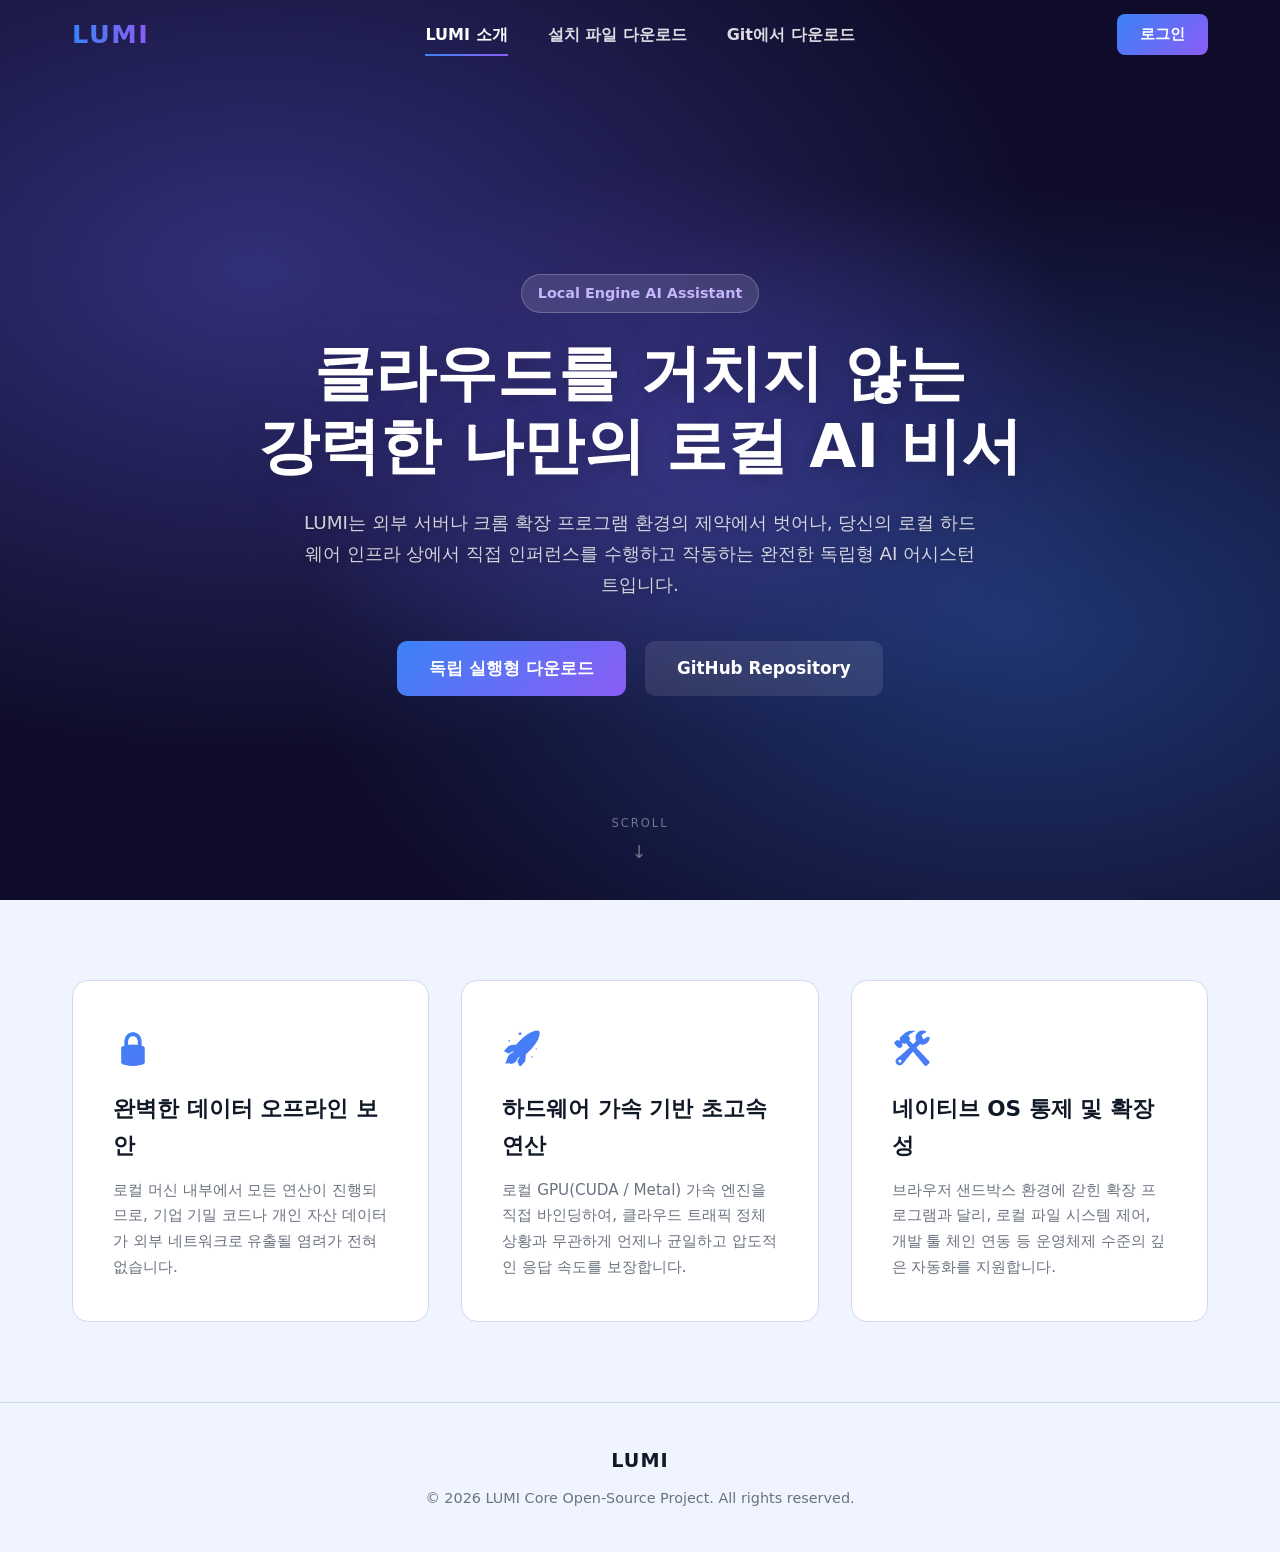
==== index.html @ 2de9d7f3 "1" ====
<!DOCTYPE html>
<html lang="ko">
<head>
    <meta charset="UTF-8">
    <meta name="viewport" content="width=device-width, initial-scale=1.0">
    <title>LUMI - 로컬 구동형 AI 비서</title>
    <link rel="stylesheet" href="css/variables.css">
    <link rel="stylesheet" href="css/navbar.css">
    <link rel="stylesheet" href="css/layout.css">
    <link rel="stylesheet" href="css/home.css">
    <link rel="stylesheet" href="css/components.css">
    <link rel="stylesheet" href="css/footer.css">
    <link rel="stylesheet" href="css/responsive.css">

</head>
<body>

    <!-- navbar는 fixed이므로 hero-section과 겹쳐도 OK -->
    <div id="navbar-container"></div>

    <!-- ★ 히어로 전체화면 — position:fixed navbar 위에 깔리지 않도록
         padding-top으로 콘텐츠만 70px 아래로 내림 -->
    <section class="hero-section">
        <div class="hero-banner">
            <span class="hero-badge">Local Engine AI Assistant</span>
            <h2>클라우드를 거치지 않는<br>강력한 나만의 로컬 AI 비서</h2>
            <p>LUMI는 외부 서버나 크롬 확장 프로그램 환경의 제약에서 벗어나, 당신의 로컬 하드웨어 인프라 상에서 직접 인퍼런스를 수행하고 작동하는 완전한 독립형 AI 어시스턴트입니다.</p>
            <div class="hero-actions">
                <a href="installer.html" class="btn btn-primary">독립 실행형 다운로드</a>
                <a href="git.html" class="btn btn-ghost">GitHub Repository</a>
            </div>
        </div>
        <div class="hero-scroll-hint">SCROLL</div>
    </section>

    <!-- 핵심 기능 카드 — 히어로 바로 아래, body 라이트 배경으로 전환 -->
    <main class="features-section">
        <div class="core-features">
            <div class="feature-box">
                <div class="feature-icon">🔒</div>
                <h3>완벽한 데이터 오프라인 보안</h3>
                <p>로컬 머신 내부에서 모든 연산이 진행되므로, 기업 기밀 코드나 개인 자산 데이터가 외부 네트워크로 유출될 염려가 전혀 없습니다.</p>
            </div>
            <div class="feature-box">
                <div class="feature-icon">🚀</div>
                <h3>하드웨어 가속 기반 초고속 연산</h3>
                <p>로컬 GPU(CUDA / Metal) 가속 엔진을 직접 바인딩하여, 클라우드 트래픽 정체 상황과 무관하게 언제나 균일하고 압도적인 응답 속도를 보장합니다.</p>
            </div>
            <div class="feature-box">
                <div class="feature-icon">🛠️</div>
                <h3>네이티브 OS 통제 및 확장성</h3>
                <p>브라우저 샌드박스 환경에 갇힌 확장 프로그램과 달리, 로컬 파일 시스템 제어, 개발 툴 체인 연동 등 운영체제 수준의 깊은 자동화를 지원합니다.</p>
            </div>
        </div>
    </main>

    <footer>
        <div style="font-weight:800; font-size:1.2rem; letter-spacing:1px;">LUMI</div>
        <p>&copy; 2026 LUMI Core Open-Source Project. All rights reserved.</p>
    </footer>

    <script src="navbar.js"></script>
</body>
</html>
---- css/variables.css ----
/* =====================================================================
 * variables.css — CSS 변수 (디자인 토큰) + 전역 초기화
 * =====================================================================
 * 라이트 모드 테마
 * ===================================================================== */

:root {
    /* ── 배경색 계열 ── */
    --bg-main:        #f0f4ff;  /* 페이지 배경 — 살짝 푸른빛 도는 밝은 흰색            */
    --bg-card:        #ffffff;  /* 카드·패널 배경 — 순백                               */
    --bg-code:        #e8edf7;  /* 코드 블록 배경 — 연한 블루그레이                     */

    /* ── 브랜드 색상 ── */
    --color-primary:  #3b82f6;  /* 파란색 — 그라디언트 시작점, 주요 강조 색상           */
    --color-purple:   #8b5cf6;  /* 보라색 — 그라디언트 끝점, 포인트 색상               */
    --color-accent:   #0d9a6a;  /* 에메랄드 그린 — repo URL 등 특수 강조용 (라이트 조정) */

    /* ── 텍스트 색상 ── */
    --text-main:      #111827;  /* 기본 본문 텍스트 — 짙은 차콜, 흰 배경 위 가독성 최고  */
    --text-muted:     #6b7280;  /* 보조 텍스트 — 중간 회색, 계층 구분                   */

    /* ── 테두리 색상 ── */
    --border-color:   #d1d9ef;  /* 카드·구분선 테두리 — 밝은 배경 위 부드러운 구분선     */
}

/* =====================================================================
 * 전역 초기화 (Reset)
 * ===================================================================== */
* {
    margin: 0;
    padding: 0;
    box-sizing: border-box;
    font-family: 'Pretendard', -apple-system, BlinkMacSystemFont, system-ui, sans-serif;
}

body {
    background-color: var(--bg-main);
    color: var(--text-main);
    line-height: 1.7;
    overflow-x: hidden;
}
---- css/navbar.css ----
/* =====================================================================
 * navbar.css — 상단 네비게이션 바
 * ===================================================================== */

.top-navbar {
    position: fixed;
    top: 0;
    left: 0;
    width: 100%;
    height: 70px;
    /* ★ 기본 상태: 완전 투명 — 히어로 배경이 그대로 비침 */
    background-color: transparent;
    border-bottom: 1px solid transparent;
    z-index: 1000;
    /* ★ 배경·테두리 색상 전환 애니메이션 */
    transition: background-color 0.35s ease, border-color 0.35s ease, backdrop-filter 0.35s ease;
}

/* ★ JS가 scroll 시 .scrolled 클래스 추가 → 라이트 배경 + 블러 적용 */
.top-navbar.scrolled {
    background-color: rgba(240, 244, 255, 0.92);
    backdrop-filter: blur(12px);
    -webkit-backdrop-filter: blur(12px);
    border-bottom: 1px solid var(--border-color);
}

/* ★ 투명 상태일 때 로고·메뉴 텍스트를 흰색으로 (히어로 배경 위 가독성) */
.top-navbar:not(.scrolled) .nav-item {
    color: rgba(255, 255, 255, 0.85);
}
.top-navbar:not(.scrolled) .nav-item:hover,
.top-navbar:not(.scrolled) .nav-item.active {
    color: #ffffff;
}
.top-navbar:not(.scrolled) .menu-toggle {
    color: #ffffff;
}

.nav-container {
    max-width: 1200px;
    margin: 0 auto;
    height: 100%;
    display: grid;
    grid-template-columns: 1fr auto 1fr;
    align-items: center;
    padding: 0 2rem;
}

.nav-logo {
    font-size: 1.6rem;
    font-weight: 850;
    letter-spacing: 1.5px;
    width: fit-content;
    background: linear-gradient(to right, var(--color-primary), var(--color-purple));
    -webkit-background-clip: text;
    background-clip: text;
    -webkit-text-fill-color: transparent;
    cursor: pointer;
    display: inline-flex;
    align-items: center;
    gap: 0.5rem;
    text-decoration: none;
}

.nav-menu {
    display: flex;
    gap: 2.5rem;
    justify-content: center;
}

.nav-item {
    font-size: 1rem;
    font-weight: 600;
    color: #111827;
    cursor: pointer;
    transition: color 0.25s ease;
    position: relative;
    padding: 0.5rem 0;
    text-decoration: none;
    white-space: nowrap;
}

.nav-item:hover,
.nav-item.active {
    color: #000000;
}

.nav-item.active::after {
    content: '';
    position: absolute;
    bottom: 0;
    left: 0;
    width: 100%;
    height: 2px;
    background: linear-gradient(to right, var(--color-primary), var(--color-purple));
}

.nav-right {
    display: flex;
    justify-content: flex-end;
    align-items: center;
}

.btn-login {
    padding: 0.5rem 1.4rem;
    border-radius: 8px;
    font-size: 0.95rem;
    font-weight: 700;
    cursor: pointer;
    background: linear-gradient(135deg, var(--color-primary), var(--color-purple));
    color: white;
    border: none;
    transition: opacity 0.2s ease, transform 0.2s ease;
    letter-spacing: 0.3px;
    text-decoration: none;
    display: inline-flex;
    align-items: center;
}

.btn-login:hover {
    opacity: 0.88;
    transform: translateY(-1px);
}

.nav-mobile-actions {
    display: none;
    align-items: center;
    gap: 1.2rem;
}

.btn-login-mobile {
    padding: 0.38rem 1rem;
    border-radius: 7px;
    font-size: 0.85rem;
    font-weight: 700;
    cursor: pointer;
    background: linear-gradient(135deg, var(--color-primary), var(--color-purple));
    color: white;
    border: none;
    text-decoration: none;
    display: inline-flex;
    align-items: center;
    transition: opacity 0.2s ease;
    white-space: nowrap;
}

.btn-login-mobile:hover {
    opacity: 0.85;
}

.menu-toggle {
    display: none;
    font-size: 1.6rem;
    color: #000000;
    cursor: pointer;
    user-select: none;
    transition: color 0.25s ease, transform 0.2s ease;
    line-height: 1;
}
---- css/layout.css ----
/* =====================================================================
 * layout.css — 메인 콘텐츠 레이아웃 + 공통 페이지 구조
 * =====================================================================
 *
 * 고정 네비게이션 바(70px)에 가려지지 않도록 상단 여백을 확보하고,
 * 모든 페이지에서 공통으로 사용하는 섹션·헤더 레이아웃을 정의합니다.
 *
 * 적용 페이지: index.html, installer.html, git.html (auth.html 제외)
 * 의존: variables.css
 * ===================================================================== */

.main-content {
    margin-top: 70px;
    min-height: calc(100vh - 70px - 150px);
}

.page-section {
    max-width: 1200px;
    margin: 0 auto;
    padding: 5rem 2rem;
    animation: fadeIn 0.4s ease-in-out forwards;
}

@keyframes fadeIn {
    from {
        opacity: 0;
        transform: translateY(10px);
    }
    to {
        opacity: 1;
        transform: translateY(0);
    }
}

.page-header {
    text-align: center;
    margin-bottom: 4rem;
}

.page-header h1 {
    font-size: clamp(1.6rem, 4.5vw, 2.8rem);
    font-weight: 800;
    margin-bottom: 1rem;
    letter-spacing: -0.5px;
}

.page-header p {
    font-size: clamp(0.9rem, 2vw, 1.15rem);
    color: var(--text-muted);
    max-width: 700px;
    margin: 0 auto;
}
---- css/home.css ----
/* =====================================================================
 * home.css — 홈(index.html) 전용 스타일
 * ===================================================================== */

/* ─────────────────────────────────────────────────────────────────────
 * 히어로 섹션
 * ───────────────────────────────────────────────────────────────────── */

.hero-section {
    position: relative;
    width: 100%;
    min-height: 100vh;
    display: flex;
    align-items: center;
    justify-content: center;
    overflow: hidden;
    margin-top: 0;
    /* ★ isolation: isolate — 자체 스태킹 컨텍스트 생성,
       body 배경이 비치지 않도록 완전히 차단 */
    isolation: isolate;
    background-color: #0f0c29;
    animation: heroBg 14s ease infinite;
}

@keyframes heroBg {
    0%   { background-color: #0f0c29; }
    16%  { background-color: #1a1a4e; }
    33%  { background-color: #0d1b4b; }
    50%  { background-color: #1e3a8a; }
    66%  { background-color: #312e81; }
    83%  { background-color: #302b63; }
    100% { background-color: #0f0c29; }
}

/* ★ 빛 번짐 글로우 오버레이 */
.hero-section::after {
    content: '';
    position: absolute;
    inset: 0;
    background:
        radial-gradient(ellipse at 20% 30%, rgba(99,102,241,0.40) 0%, transparent 55%),
        radial-gradient(ellipse at 80% 70%, rgba(59,130,246,0.35) 0%, transparent 50%),
        radial-gradient(ellipse at 55% 50%, rgba(139,92,246,0.25) 0%, transparent 45%);
    z-index: 1;
    animation: heroGlow 8s ease-in-out infinite alternate;
    pointer-events: none;
}

@keyframes heroGlow {
    from { opacity: 0.6; transform: scale(1);    }
    to   { opacity: 1.0; transform: scale(1.06); }
}

/* ★ 콘텐츠 — navbar(70px) 아래부터 보이도록 padding-top */
.hero-banner {
    position: relative;
    z-index: 2;
    text-align: center;
    padding: 70px 2rem 0;   /* 상단 70px = navbar 높이 */
    max-width: 900px;
    width: 100%;
}

.hero-badge {
    display: inline-block;
    background-color: rgba(255,255,255,0.12);
    color: #c4b5fd;
    padding: 0.4rem 1rem;
    border-radius: 50px;
    font-size: clamp(0.75rem, 2vw, 0.9rem);
    font-weight: 700;
    margin-bottom: 1.5rem;
    border: 1px solid rgba(255,255,255,0.22);
    white-space: nowrap;
    backdrop-filter: blur(4px);
}

.hero-banner h2 {
    font-size: clamp(1.8rem, 5.5vw, 3.8rem);
    font-weight: 850;
    line-height: 1.2;
    margin-bottom: 1.5rem;
    color: #ffffff;
    text-shadow:
        0 2px 24px rgba(0,0,0,0.45),
        0 0  40px rgba(99,102,241,0.30);
}

.hero-banner p {
    font-size: clamp(0.9rem, 2.2vw, 1.15rem);
    color: rgba(255,255,255,0.80);
    max-width: 680px;
    margin: 0 auto 2.5rem;
    text-shadow: 0 1px 8px rgba(0,0,0,0.30);
}

.hero-actions {
    display: flex;
    justify-content: center;
    gap: 1.2rem;
    flex-wrap: nowrap;
}

/* ★ 히어로 전용 고스트 버튼 */
.btn-ghost {
    display: inline-flex;
    align-items: center;
    justify-content: center;
    padding: 0.85rem 2rem;
    border-radius: 10px;
    font-size: clamp(0.8rem, 1.8vw, 1.05rem);
    font-weight: 700;
    cursor: pointer;
    text-decoration: none;
    white-space: nowrap;
    background: rgba(255,255,255,0.10);
    border: 1px solid rgba(255,255,255,0.30);
    color: #ffffff;
    backdrop-filter: blur(6px);
    transition: background 0.2s ease, transform 0.2s ease;
}

.btn-ghost:hover {
    background: rgba(255,255,255,0.20);
    transform: translateY(-2px);
}

/* ★ 스크롤 유도 화살표 */
.hero-scroll-hint {
    position: absolute;
    bottom: 2rem;
    left: 50%;
    transform: translateX(-50%);
    z-index: 2;
    display: flex;
    flex-direction: column;
    align-items: center;
    gap: 0.3rem;
    color: rgba(255,255,255,0.40);
    font-size: 0.72rem;
    letter-spacing: 2px;
    animation: bounce 2.2s ease-in-out infinite;
    pointer-events: none;
}

.hero-scroll-hint::after {
    content: '↓';
    font-size: 1.1rem;
}

@keyframes bounce {
    0%, 100% { transform: translateX(-50%) translateY(0);   opacity: 0.4; }
    50%       { transform: translateX(-50%) translateY(7px); opacity: 0.8; }
}

/* ─────────────────────────────────────────────────────────────────────
 * 핵심 기능 카드 섹션 — 히어로 아래 라이트 배경
 * ───────────────────────────────────────────────────────────────────── */

.features-section {
    max-width: 100%;
    background-color: var(--bg-main);
    padding: 5rem 0;
}

main.features-section > .core-features {
    max-width: 1200px;
    margin: 0 auto;
    padding: 0 2rem;
}

.core-features {
    display: grid;
    grid-template-columns: repeat(auto-fit, minmax(300px, 1fr));
    gap: 2rem;
}

.feature-box {
    background-color: var(--bg-card);
    border: 1px solid var(--border-color);
    padding: 2.5rem;
    border-radius: 16px;
    transition: border-color 0.3s ease, box-shadow 0.3s ease;
}

.feature-box:hover {
    border-color: var(--color-purple);
    box-shadow: 0 4px 24px rgba(139,92,246,0.10);
}

.feature-icon {
    font-size: 2rem;
    margin-bottom: 1rem;
    background: linear-gradient(135deg, var(--color-primary), var(--color-purple));
    -webkit-background-clip: text;
    background-clip: text;
    -webkit-text-fill-color: transparent;
}

.feature-box h3 {
    font-size: clamp(1rem, 2vw, 1.35rem);
    font-weight: 700;
    margin-bottom: 0.8rem;
}

.feature-box p {
    color: var(--text-muted);
    font-size: clamp(0.8rem, 1.5vw, 0.95rem);
}
---- css/components.css ----
/* =====================================================================
 * components.css — 재사용 공통 UI 컴포넌트
 * ===================================================================== */

/* ── 버튼 베이스 ── */
.btn {
    display: inline-flex;
    align-items: center;
    justify-content: center;
    padding: 0.85rem 2rem;
    border-radius: 10px;
    /* ★ clamp: 좁아지면 글자 작아짐 + white-space: nowrap으로 줄바꿈 방지 */
    font-size: clamp(0.8rem, 1.8vw, 1.05rem);
    font-weight: 700;
    cursor: pointer;
    transition: all 0.25s ease;
    border: none;
    text-decoration: none;
    white-space: nowrap;
}

.btn-primary {
    background: linear-gradient(135deg, var(--color-primary), var(--color-purple));
    color: white;
}

.btn-primary:hover {
    opacity: 0.9;
    transform: translateY(-2px);
}

.btn-secondary {
    background-color: var(--bg-card);
    color: var(--text-main);
    border: 1px solid var(--border-color);
}

.btn-secondary:hover {
    background-color: var(--bg-code);
    border-color: var(--text-muted);
    transform: translateY(-2px);
}

/* ── 다운로드 카드 (installer.html) ── */
.download-grid {
    display: grid;
    grid-template-columns: repeat(auto-fit, minmax(280px, 1fr));
    gap: 2rem;
    margin-bottom: 4rem;
}

.download-card {
    background-color: var(--bg-card);
    border: 1px solid var(--border-color);
    border-radius: 16px;
    padding: 3rem 2rem;
    text-align: center;
    display: flex;
    flex-direction: column;
    align-items: center;
}

.os-icon {
    font-size: 3rem;
    margin-bottom: 1rem;
}

.os-name {
    /* ★ clamp 적용 */
    font-size: clamp(1.1rem, 2.5vw, 1.5rem);
    font-weight: 700;
    margin-bottom: 0.5rem;
    white-space: nowrap;
}

.os-version {
    /* ★ clamp 적용 */
    font-size: clamp(0.75rem, 1.5vw, 0.9rem);
    color: var(--text-muted);
    margin-bottom: 2rem;
    white-space: nowrap;
}

.download-card .btn {
    width: 100%;
}

/* ── 시스템 사양 테이블 (installer.html) ── */
.spec-table-container {
    background-color: var(--bg-card);
    border: 1px solid var(--border-color);
    border-radius: 16px;
    padding: 2.5rem;
}

.spec-table-container h3 {
    font-size: clamp(1.1rem, 2.5vw, 1.5rem);
    font-weight: 700;
    margin-bottom: 1.5rem;
    text-align: center;
}

.spec-table {
    width: 100%;
    border-collapse: collapse;
}

.spec-table th,
.spec-table td {
    padding: 1rem;
    text-align: left;
    border-bottom: 1px solid var(--border-color);
    /* ★ clamp 적용 */
    font-size: clamp(0.78rem, 1.5vw, 0.95rem);
}

.spec-table th {
    color: var(--text-muted);
    font-weight: 600;
    width: 30%;
}

.spec-table td {
    font-weight: 500;
}
---- css/footer.css ----
/* =====================================================================
 * footer.css — 공통 푸터
 * =====================================================================
 *
 * 높이(150px)는 layout.css의 .main-content min-height 계산에서
 * calc(100vh - 70px - 150px) 형태로 참조됩니다.
 * 의존: variables.css
 * ===================================================================== */

footer {
    height: 150px;
    background-color: var(--bg-main);
    border-top: 1px solid var(--border-color);
    display: flex;
    flex-direction: column;
    justify-content: center;
    align-items: center;
    gap: 0.5rem;
}

footer p {
    font-size: 0.9rem;
    color: var(--text-muted);
}
---- css/responsive.css ----
/* =====================================================================
 * responsive.css — 모바일 반응형 (768px 이하)
 * =====================================================================
 *
 * 반드시 모든 CSS 파일 중 마지막에 로드해야 합니다.
 * 의존: 모든 CSS 파일
 * ===================================================================== */

@media (max-width: 768px) {

    /* ── 네비게이션 ── */
    .nav-right    { display: none; }

    .nav-container {
        display: flex;
        justify-content: space-between;
        align-items: center;
    }

    .nav-mobile-actions {
        display: flex;
        align-items: center;
        /* navbar.css와 동일하게 1.2rem 유지 */
        gap: 1.2rem;
    }

    .menu-toggle {
        display: flex;
        align-items: center;
        justify-content: center;
    }

    .nav-menu {
        display: none;
        position: absolute;
        top: 70px;
        left: 0;
        width: 100%;
        background-color: rgba(240, 244, 255, 0.98);
        flex-direction: column;
        align-items: center;
        padding: 1.5rem 0;
        gap: 1.5rem;
        border-bottom: 1px solid var(--border-color);
        z-index: 999;
    }

    /* 드롭다운 열렸을 때 항목 색상 — 완전 검정 */
    .nav-menu .nav-item {
        color: #000000;
    }
    .nav-menu .nav-item:hover,
    .nav-menu .nav-item.active {
        color: #000000;
    }

    .nav-menu.active { display: flex; }
    .nav-item::after { display: none; }

    /* ── 타이포그래피 ── */
    /* hero-banner h2는 clamp()로 자동 축소되므로 고정값 오버라이드 제거 */
    .page-header h1 { font-size: clamp(1.6rem, 4.5vw, 2.8rem); }

    /* ── 레이아웃 ── */
    /* hero-actions, git-repo-info: clamp로 글자/버튼이 축소되므로 가로 유지 */
    .page-section { padding: 3rem 1.2rem; }
}

/* ── 인증 페이지 600px 이하 ── */
@media (max-width: 600px) {

    .auth-wrapper {
        padding: 0.8rem;
        padding-top: 1.2rem;
        padding-bottom: 1.2rem;
    }

    .auth-card {
        max-width: 100%;
        padding: 1.8rem 1.4rem;
        border-radius: 16px;
    }

    .auth-logo           { margin-bottom: 1.4rem; }
    .auth-logo-text      { font-size: 1.75rem; }
    .auth-tab            { font-size: 0.9rem; padding: 0.55rem; }
    .auth-panel-title    { font-size: 1.2rem; }
    .auth-panel-desc     { font-size: 0.85rem; margin-bottom: 1.3rem; }
    .auth-field          { margin-bottom: 1rem; }
    .auth-field label    { font-size: 0.83rem; }
    .auth-input          { padding: 0.68rem 0.95rem; font-size: 0.94rem; }
    .auth-check-row label{ font-size: 0.83rem; line-height: 1.35; }
    .auth-btn            { padding: 0.78rem; font-size: 0.96rem; }
    .auth-social-btn     { padding: 0.68rem; font-size: 0.88rem; }
    .auth-footer-links   { gap: 0.8rem; margin-top: 1.2rem; padding-top: 1.2rem; }
    .auth-footer-links a { font-size: 0.8rem; }
    .auth-divider        { margin: 0.9rem 0; font-size: 0.8rem; }
    .terms-box           { height: 130px; font-size: 0.81rem; }
    .auth-info-box       { font-size: 0.83rem; padding: 0.85rem 1rem; }
    .auth-back-btn       { font-size: 0.83rem; margin-bottom: 1.2rem; }
}

/* ── 초소형 화면 400px 이하 ── */
@media (max-width: 400px) {

    .auth-wrapper { padding: 0; }

    .auth-card {
        border-radius: 0;
        border-left: none;
        border-right: none;
        border-top: none;
        min-height: 100vh;
        padding: 1.8rem 1.1rem;
        box-shadow: none;
        max-width: 100%;
    }

    .auth-logo-text { font-size: 1.6rem; }
    .auth-input     { padding: 0.62rem 0.85rem; font-size: 0.92rem; }
}
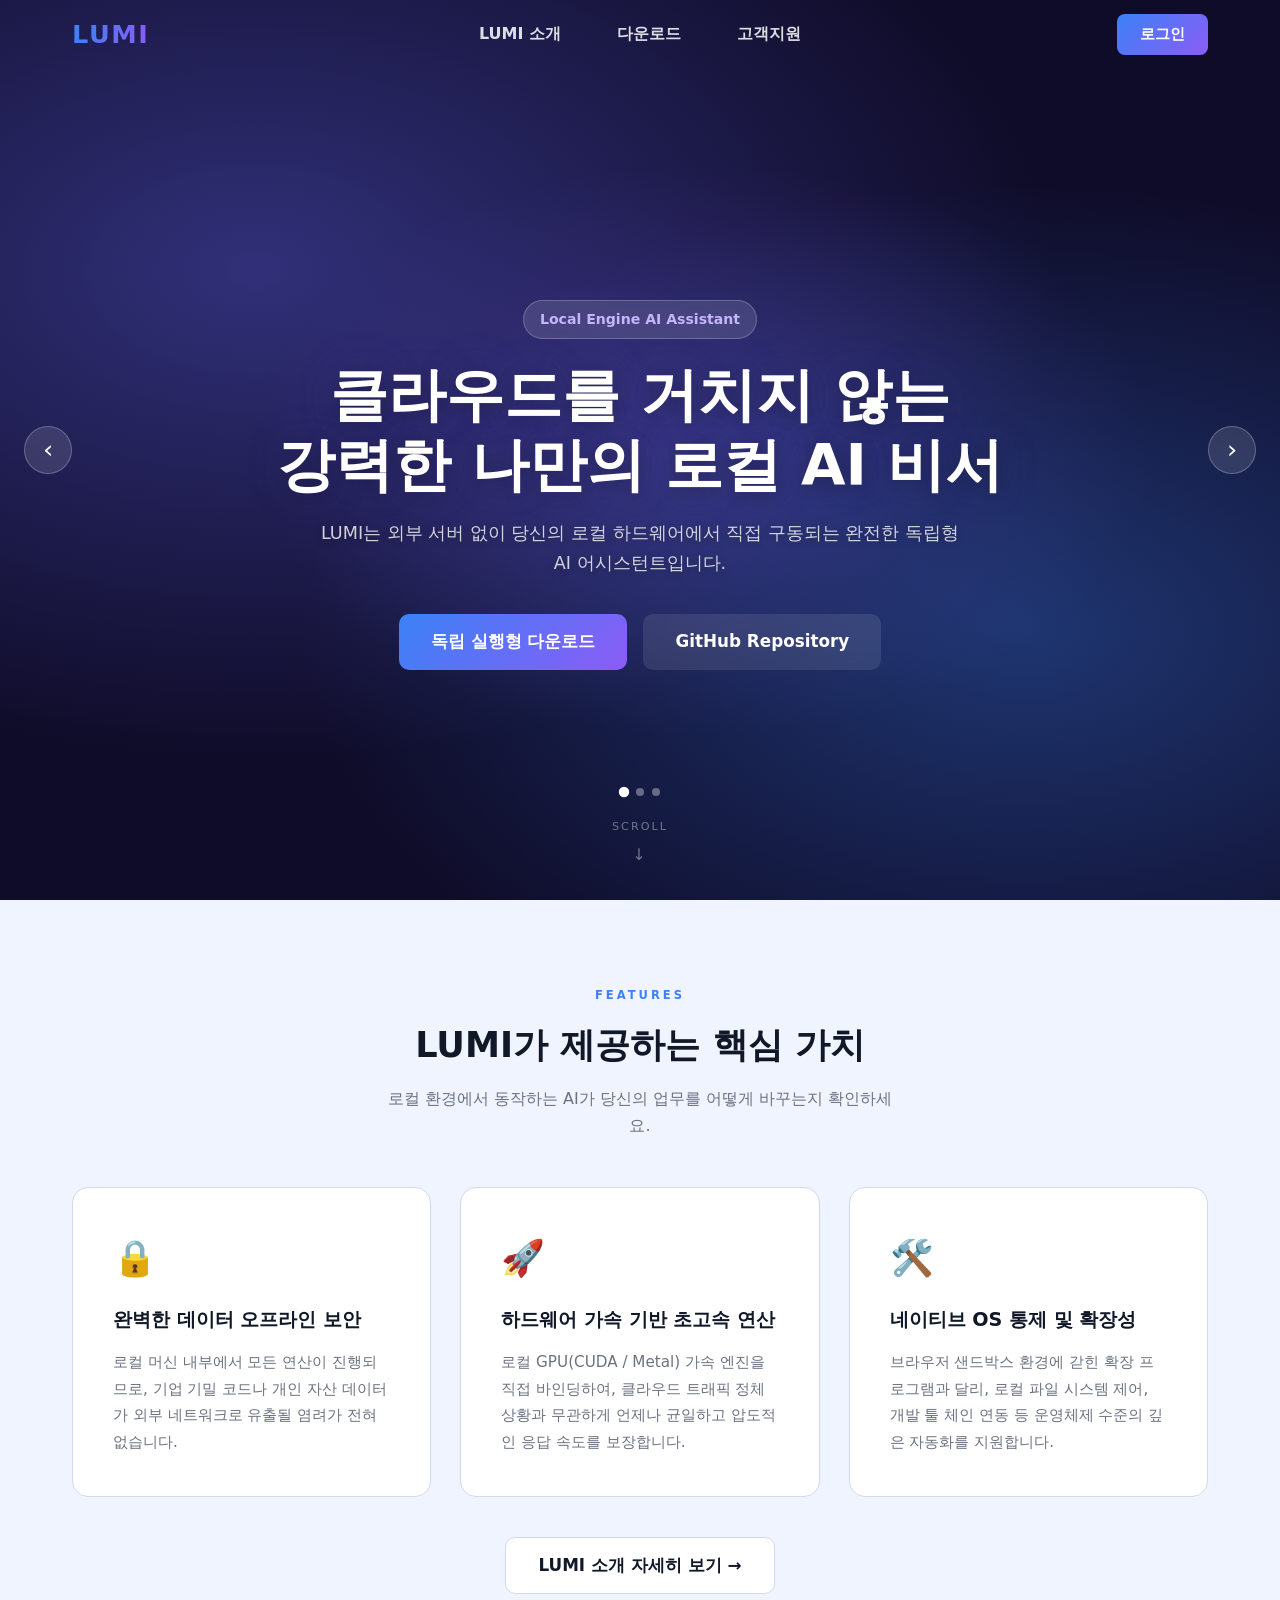
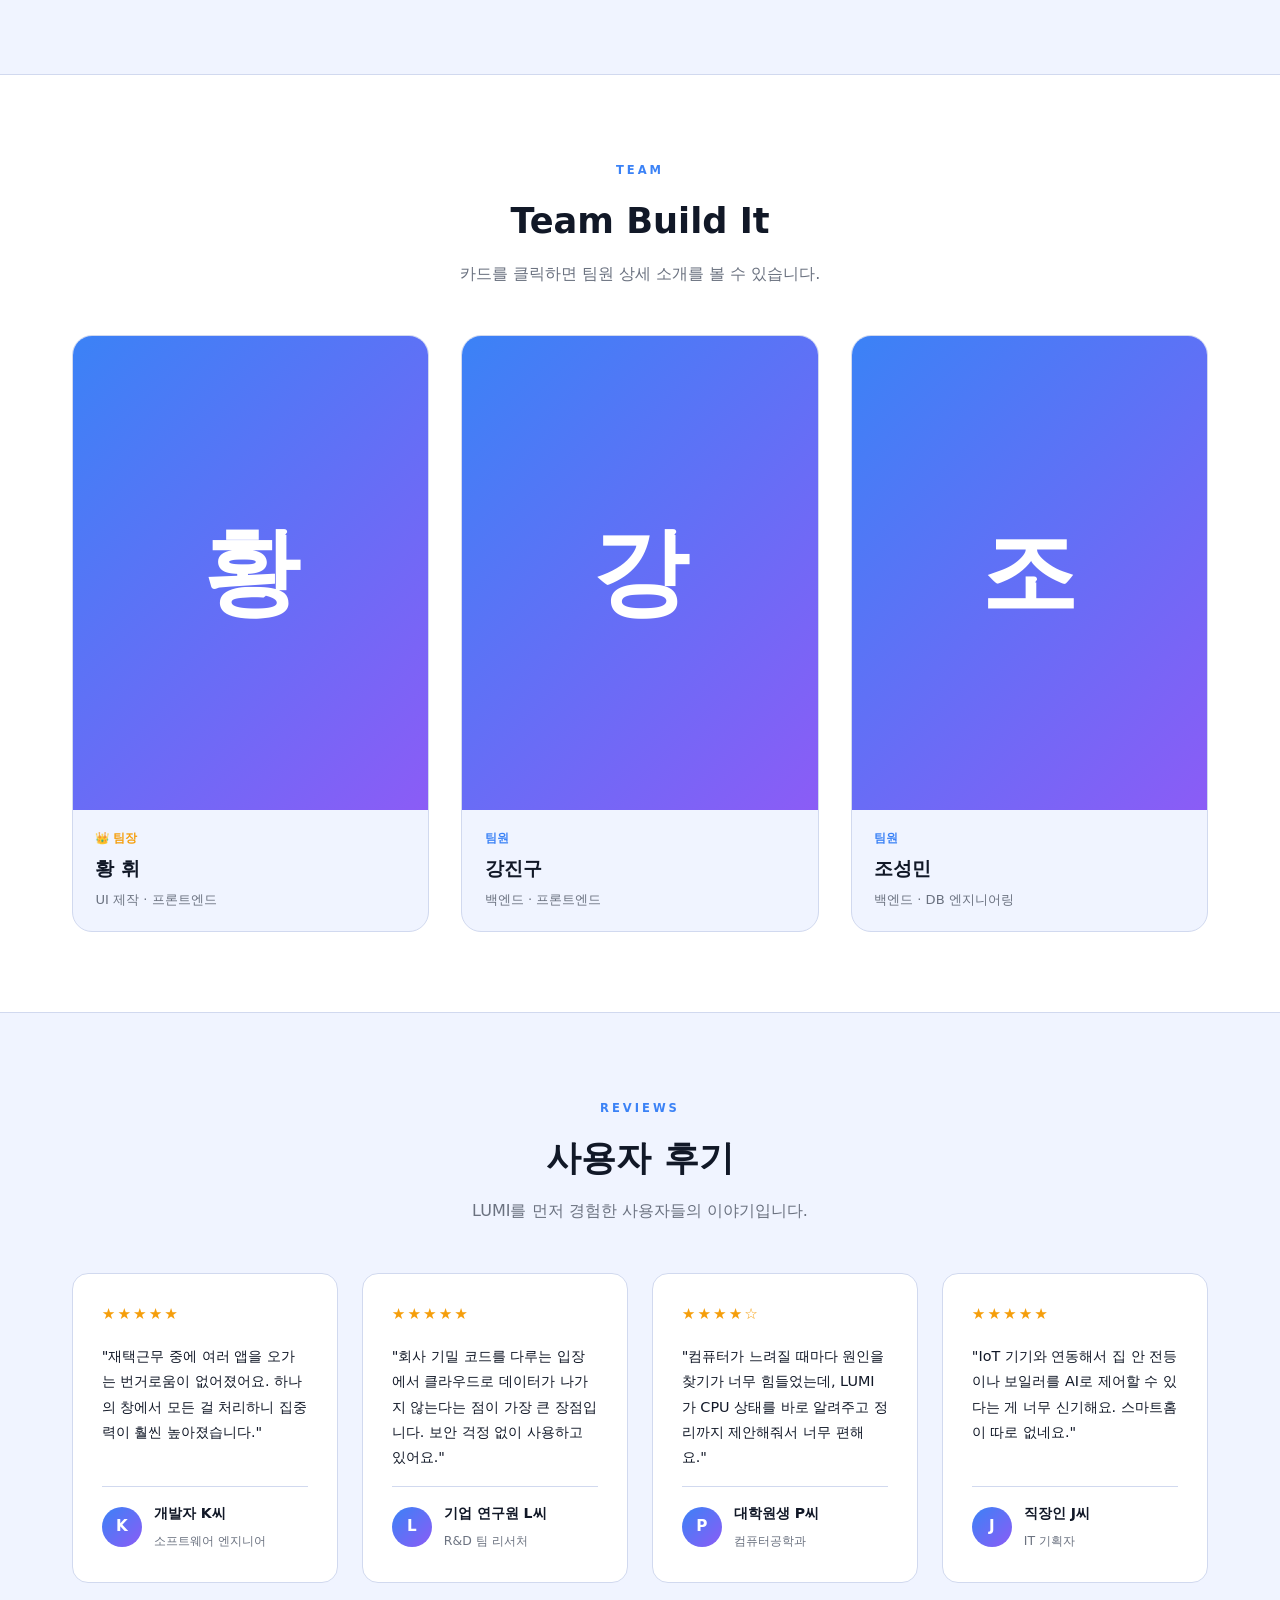
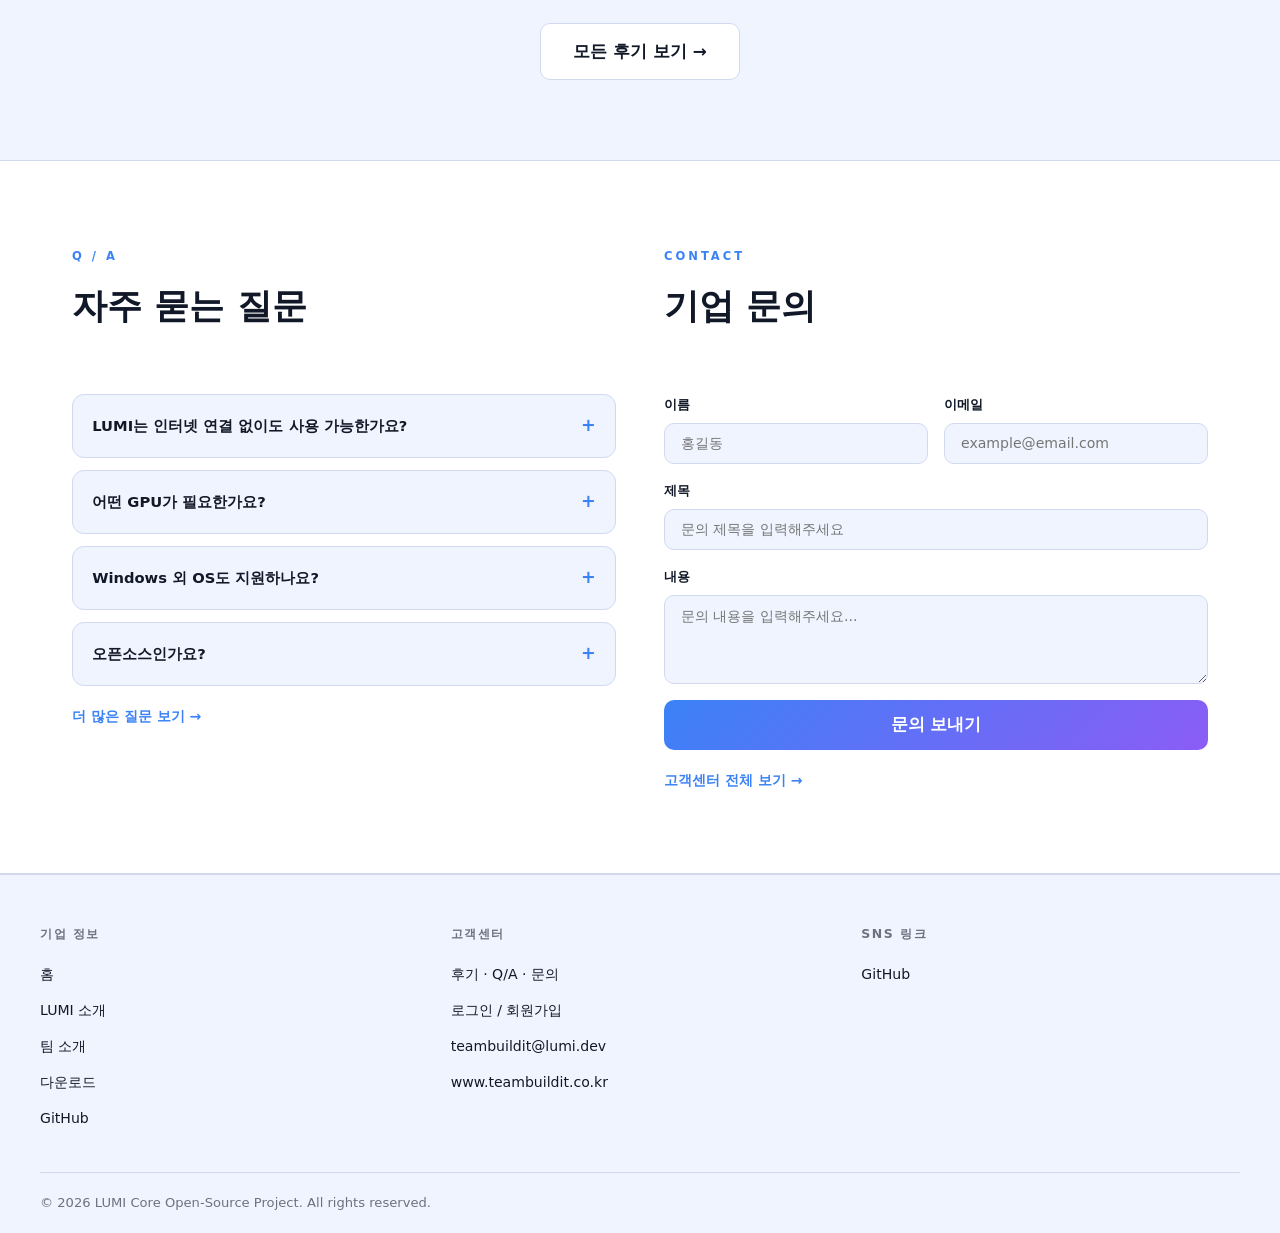
==== commit c2479583: "전체 구조 변경 및 고객 지원 파트 생성/소개 화면 다양화" ====
--- a/index.html
+++ b/index.html
@@ -11,54 +11,358 @@
     <link rel="stylesheet" href="css/components.css">
     <link rel="stylesheet" href="css/footer.css">
     <link rel="stylesheet" href="css/responsive.css">
-
 </head>
 <body>
 
-    <!-- navbar는 fixed이므로 hero-section과 겹쳐도 OK -->
+    <!-- 네비게이션 -->
     <div id="navbar-container"></div>
 
-    <!-- ★ 히어로 전체화면 — position:fixed navbar 위에 깔리지 않도록
-         padding-top으로 콘텐츠만 70px 아래로 내림 -->
+    <!-- ① 캐러셀 (Hero) -->
     <section class="hero-section">
-        <div class="hero-banner">
-            <span class="hero-badge">Local Engine AI Assistant</span>
-            <h2>클라우드를 거치지 않는<br>강력한 나만의 로컬 AI 비서</h2>
-            <p>LUMI는 외부 서버나 크롬 확장 프로그램 환경의 제약에서 벗어나, 당신의 로컬 하드웨어 인프라 상에서 직접 인퍼런스를 수행하고 작동하는 완전한 독립형 AI 어시스턴트입니다.</p>
-            <div class="hero-actions">
-                <a href="installer.html" class="btn btn-primary">독립 실행형 다운로드</a>
-                <a href="git.html" class="btn btn-ghost">GitHub Repository</a>
-            </div>
-        </div>
+        <div class="hero-slides">
+
+            <div class="hero-slide active">
+                <div class="hero-banner">
+                    <span class="hero-badge">Local Engine AI Assistant</span>
+                    <h2>클라우드를 거치지 않는<br>강력한 나만의 로컬 AI 비서</h2>
+                    <p>LUMI는 외부 서버 없이 당신의 로컬 하드웨어에서 직접 구동되는 완전한 독립형 AI 어시스턴트입니다.</p>
+                    <div class="hero-actions">
+                        <a href="installer.html" class="btn btn-primary">독립 실행형 다운로드</a>
+                        <a href="git.html" class="btn btn-ghost">GitHub Repository</a>
+                    </div>
+                </div>
+            </div>
+
+            <div class="hero-slide">
+                <div class="hero-banner">
+                    <span class="hero-badge">Privacy First</span>
+                    <h2>완벽한 데이터 보안<br>외부 유출 Zero</h2>
+                    <p>모든 연산이 로컬 머신 내부에서 진행되므로 기업 기밀 코드나 개인 자산 데이터가 외부 네트워크로 유출될 염려가 전혀 없습니다.</p>
+                    <div class="hero-actions">
+                        <a href="installer.html" class="btn btn-primary">지금 시작하기</a>
+                        <a href="team.html" class="btn btn-ghost">팀 소개</a>
+                    </div>
+                </div>
+            </div>
+
+            <div class="hero-slide">
+                <div class="hero-banner">
+                    <span class="hero-badge">GPU Accelerated</span>
+                    <h2>하드웨어 가속 기반<br>초고속 AI 연산</h2>
+                    <p>로컬 GPU(CUDA / Metal) 가속 엔진을 직접 바인딩하여 클라우드 트래픽 정체 상황과 무관하게 언제나 압도적인 응답 속도를 보장합니다.</p>
+                    <div class="hero-actions">
+                        <a href="installer.html" class="btn btn-primary">무료로 다운로드</a>
+                        <a href="git.html" class="btn btn-ghost">소스코드 보기</a>
+                    </div>
+                </div>
+            </div>
+
+        </div>
+
+        <!-- 캐러셀 컨트롤 -->
+        <button class="carousel-btn carousel-prev" id="carousel-prev">&#8249;</button>
+        <button class="carousel-btn carousel-next" id="carousel-next">&#8250;</button>
+        <div class="carousel-dots" id="carousel-dots">
+            <span class="carousel-dot active"></span>
+            <span class="carousel-dot"></span>
+            <span class="carousel-dot"></span>
+        </div>
+
         <div class="hero-scroll-hint">SCROLL</div>
     </section>
 
-    <!-- 핵심 기능 카드 — 히어로 바로 아래, body 라이트 배경으로 전환 -->
-    <main class="features-section">
-        <div class="core-features">
-            <div class="feature-box">
-                <div class="feature-icon">🔒</div>
-                <h3>완벽한 데이터 오프라인 보안</h3>
-                <p>로컬 머신 내부에서 모든 연산이 진행되므로, 기업 기밀 코드나 개인 자산 데이터가 외부 네트워크로 유출될 염려가 전혀 없습니다.</p>
-            </div>
-            <div class="feature-box">
-                <div class="feature-icon">🚀</div>
-                <h3>하드웨어 가속 기반 초고속 연산</h3>
-                <p>로컬 GPU(CUDA / Metal) 가속 엔진을 직접 바인딩하여, 클라우드 트래픽 정체 상황과 무관하게 언제나 균일하고 압도적인 응답 속도를 보장합니다.</p>
-            </div>
-            <div class="feature-box">
-                <div class="feature-icon">🛠️</div>
-                <h3>네이티브 OS 통제 및 확장성</h3>
-                <p>브라우저 샌드박스 환경에 갇힌 확장 프로그램과 달리, 로컬 파일 시스템 제어, 개발 툴 체인 연동 등 운영체제 수준의 깊은 자동화를 지원합니다.</p>
-            </div>
-        </div>
-    </main>
-
-    <footer>
-        <div style="font-weight:800; font-size:1.2rem; letter-spacing:1px;">LUMI</div>
-        <p>&copy; 2026 LUMI Core Open-Source Project. All rights reserved.</p>
+    <!-- ② 프로젝트 기능 소개 (원래 3가지 유용성 카드) -->
+    <section class="features-section">
+        <div class="section-inner">
+            <div class="section-header" data-animate>
+                <span class="section-label">FEATURES</span>
+                <h2>LUMI가 제공하는 핵심 가치</h2>
+                <p>로컬 환경에서 동작하는 AI가 당신의 업무를 어떻게 바꾸는지 확인하세요.</p>
+            </div>
+            <div class="core-features">
+                <div class="feature-box" data-animate data-delay="1">
+                    <div class="feature-icon">🔒</div>
+                    <h3>완벽한 데이터 오프라인 보안</h3>
+                    <p>로컬 머신 내부에서 모든 연산이 진행되므로, 기업 기밀 코드나 개인 자산 데이터가 외부 네트워크로 유출될 염려가 전혀 없습니다.</p>
+                </div>
+                <div class="feature-box" data-animate data-delay="2">
+                    <div class="feature-icon">🚀</div>
+                    <h3>하드웨어 가속 기반 초고속 연산</h3>
+                    <p>로컬 GPU(CUDA / Metal) 가속 엔진을 직접 바인딩하여, 클라우드 트래픽 정체 상황과 무관하게 언제나 균일하고 압도적인 응답 속도를 보장합니다.</p>
+                </div>
+                <div class="feature-box" data-animate data-delay="3">
+                    <div class="feature-icon">🛠️</div>
+                    <h3>네이티브 OS 통제 및 확장성</h3>
+                    <p>브라우저 샌드박스 환경에 갇힌 확장 프로그램과 달리, 로컬 파일 시스템 제어, 개발 툴 체인 연동 등 운영체제 수준의 깊은 자동화를 지원합니다.</p>
+                </div>
+            </div>
+            <div class="section-cta" data-animate>
+                <a href="about.html" class="btn btn-secondary">LUMI 소개 자세히 보기 →</a>
+            </div>
+        </div>
+    </section>
+
+    <!-- ③ 팀원 소개 (포토 카드) -->
+    <section class="team-section">
+        <div class="section-inner">
+            <div class="section-header" data-animate>
+                <span class="section-label">TEAM</span>
+                <h2>Team Build It</h2>
+                <p>카드를 클릭하면 팀원 상세 소개를 볼 수 있습니다.</p>
+            </div>
+            <div class="team-cards">
+                <a href="team.html#hwanghwi" class="team-card" data-animate data-delay="1">
+                    <div class="team-photo">
+                        <img src="images/hwanghwi.jpg" alt="황휘"
+                             onerror="this.style.display='none';this.nextElementSibling.style.display='flex';">
+                        <div class="team-photo-fallback">황</div>
+                        <div class="team-photo-overlay">
+                            <span class="team-overlay-text">자세히 보기</span>
+                        </div>
+                    </div>
+                    <div class="team-foot">
+                        <span class="team-foot-badge">👑 팀장</span>
+                        <h3>황 휘</h3>
+                        <span class="team-foot-role">UI 제작 · 프론트엔드</span>
+                    </div>
+                </a>
+                <a href="team.html#kangjingu" class="team-card" data-animate data-delay="2">
+                    <div class="team-photo">
+                        <img src="images/kangjingu.jpg" alt="강진구"
+                             onerror="this.style.display='none';this.nextElementSibling.style.display='flex';">
+                        <div class="team-photo-fallback">강</div>
+                        <div class="team-photo-overlay">
+                            <span class="team-overlay-text">자세히 보기</span>
+                        </div>
+                    </div>
+                    <div class="team-foot">
+                        <span class="team-foot-badge member">팀원</span>
+                        <h3>강진구</h3>
+                        <span class="team-foot-role">백엔드 · 프론트엔드</span>
+                    </div>
+                </a>
+                <a href="team.html#josungmin" class="team-card" data-animate data-delay="3">
+                    <div class="team-photo">
+                        <img src="images/josungmin.jpg" alt="조성민"
+                             onerror="this.style.display='none';this.nextElementSibling.style.display='flex';">
+                        <div class="team-photo-fallback">조</div>
+                        <div class="team-photo-overlay">
+                            <span class="team-overlay-text">자세히 보기</span>
+                        </div>
+                    </div>
+                    <div class="team-foot">
+                        <span class="team-foot-badge member">팀원</span>
+                        <h3>조성민</h3>
+                        <span class="team-foot-role">백엔드 · DB 엔지니어링</span>
+                    </div>
+                </a>
+            </div>
+        </div>
+    </section>
+
+    <!-- ④ 후기 -->
+    <section class="reviews-section">
+        <div class="section-inner">
+            <div class="section-header" data-animate>
+                <span class="section-label">REVIEWS</span>
+                <h2>사용자 후기</h2>
+                <p>LUMI를 먼저 경험한 사용자들의 이야기입니다.</p>
+            </div>
+            <div class="reviews-grid">
+                <div class="review-card" data-animate data-delay="1">
+                    <div class="review-stars">★★★★★</div>
+                    <p>"재택근무 중에 여러 앱을 오가는 번거로움이 없어졌어요. 하나의 창에서 모든 걸 처리하니 집중력이 훨씬 높아졌습니다."</p>
+                    <div class="review-author">
+                        <div class="review-avatar">K</div>
+                        <div>
+                            <strong>개발자 K씨</strong>
+                            <span>소프트웨어 엔지니어</span>
+                        </div>
+                    </div>
+                </div>
+                <div class="review-card" data-animate data-delay="2">
+                    <div class="review-stars">★★★★★</div>
+                    <p>"회사 기밀 코드를 다루는 입장에서 클라우드로 데이터가 나가지 않는다는 점이 가장 큰 장점입니다. 보안 걱정 없이 사용하고 있어요."</p>
+                    <div class="review-author">
+                        <div class="review-avatar">L</div>
+                        <div>
+                            <strong>기업 연구원 L씨</strong>
+                            <span>R&D 팀 리서처</span>
+                        </div>
+                    </div>
+                </div>
+                <div class="review-card" data-animate data-delay="3">
+                    <div class="review-stars">★★★★☆</div>
+                    <p>"컴퓨터가 느려질 때마다 원인을 찾기가 너무 힘들었는데, LUMI가 CPU 상태를 바로 알려주고 정리까지 제안해줘서 너무 편해요."</p>
+                    <div class="review-author">
+                        <div class="review-avatar">P</div>
+                        <div>
+                            <strong>대학원생 P씨</strong>
+                            <span>컴퓨터공학과</span>
+                        </div>
+                    </div>
+                </div>
+                <div class="review-card" data-animate data-delay="4">
+                    <div class="review-stars">★★★★★</div>
+                    <p>"IoT 기기와 연동해서 집 안 전등이나 보일러를 AI로 제어할 수 있다는 게 너무 신기해요. 스마트홈이 따로 없네요."</p>
+                    <div class="review-author">
+                        <div class="review-avatar">J</div>
+                        <div>
+                            <strong>직장인 J씨</strong>
+                            <span>IT 기획자</span>
+                        </div>
+                    </div>
+                </div>
+            </div>
+            <div class="section-cta" data-animate>
+                <a href="support.html#tab-reviews" class="btn btn-secondary">모든 후기 보기 →</a>
+            </div>
+        </div>
+    </section>
+
+    <!-- ⑤ Q/A + 기업 문의 -->
+    <section class="contact-section">
+        <div class="section-inner">
+            <div class="contact-grid">
+
+                <!-- Q/A -->
+                <div class="qa-box" data-animate="slide-left">
+                    <div class="section-header" style="text-align:left;">
+                        <span class="section-label">Q / A</span>
+                        <h2>자주 묻는 질문</h2>
+                    </div>
+                    <div class="qa-list">
+                        <details class="qa-item">
+                            <summary>LUMI는 인터넷 연결 없이도 사용 가능한가요?</summary>
+                            <p>네. LUMI는 완전한 오프라인 환경에서 동작하도록 설계되었습니다. 모델 최초 다운로드 이후에는 인터넷 연결 없이도 모든 기능을 사용할 수 있습니다.</p>
+                        </details>
+                        <details class="qa-item">
+                            <summary>어떤 GPU가 필요한가요?</summary>
+                            <p>NVIDIA RTX 3060 이상(VRAM 6GB+) 또는 Apple M 시리즈 칩셋을 권장합니다. CUDA / Metal 가속을 통해 최적의 성능을 발휘합니다.</p>
+                        </details>
+                        <details class="qa-item">
+                            <summary>Windows 외 OS도 지원하나요?</summary>
+                            <p>Windows 10/11, macOS(Apple Silicon), Ubuntu 20.04 LTS 이상을 지원합니다. 각 OS 전용 설치 파일을 제공합니다.</p>
+                        </details>
+                        <details class="qa-item">
+                            <summary>오픈소스인가요?</summary>
+                            <p>네. LUMI는 완전한 오픈소스 프로젝트입니다. GitHub에서 소스코드를 확인하고 직접 빌드할 수 있습니다.</p>
+                        </details>
+                    </div>
+                    <a href="support.html#tab-qa" class="section-link-more">더 많은 질문 보기 →</a>
+                </div>
+
+                <!-- 기업 문의 -->
+                <div class="contact-box" data-animate="slide-right">
+                    <div class="section-header" style="text-align:left;">
+                        <span class="section-label">CONTACT</span>
+                        <h2>기업 문의</h2>
+                    </div>
+                    <form class="contact-form">
+                        <div class="form-row">
+                            <div class="form-group">
+                                <label for="contact-name">이름</label>
+                                <input type="text" id="contact-name" placeholder="홍길동">
+                            </div>
+                            <div class="form-group">
+                                <label for="contact-email">이메일</label>
+                                <input type="email" id="contact-email" placeholder="example@email.com">
+                            </div>
+                        </div>
+                        <div class="form-group">
+                            <label for="contact-subject">제목</label>
+                            <input type="text" id="contact-subject" placeholder="문의 제목을 입력해주세요">
+                        </div>
+                        <div class="form-group">
+                            <label for="contact-message">내용</label>
+                            <textarea id="contact-message" rows="4" placeholder="문의 내용을 입력해주세요..."></textarea>
+                        </div>
+                        <button type="submit" class="btn btn-primary btn-full">문의 보내기</button>
+                    </form>
+                    <a href="support.html#tab-contact" class="section-link-more">고객센터 전체 보기 →</a>
+                </div>
+
+            </div>
+        </div>
+    </section>
+
+    <!-- 푸터 -->
+    <footer class="site-footer">
+        <div class="footer-inner">
+            <div class="footer-col-group">
+                <h4>기업 정보</h4>
+                <ul>
+                    <li><a href="index.html">홈</a></li>
+                    <li><a href="about.html">LUMI 소개</a></li>
+                    <li><a href="team.html">팀 소개</a></li>
+                    <li><a href="installer.html">다운로드</a></li>
+                    <li><a href="git.html">GitHub</a></li>
+                </ul>
+            </div>
+            <div class="footer-col-group">
+                <h4>고객센터</h4>
+                <ul>
+                    <li><a href="support.html">후기 · Q/A · 문의</a></li>
+                    <li><a href="auth.html">로그인 / 회원가입</a></li>
+                    <li><span>teambuildit@lumi.dev</span></li>
+                    <li><span>www.teambuildit.co.kr</span></li>
+                </ul>
+            </div>
+            <div class="footer-col-group">
+                <h4>SNS 링크</h4>
+                <ul>
+                    <li><a href="https://github.com/Starlight0307/Team-Build-It" target="_blank">GitHub</a></li>
+                </ul>
+            </div>
+        </div>
+        <div class="footer-bottom">
+            <p>&copy; 2026 LUMI Core Open-Source Project. All rights reserved.</p>
+        </div>
     </footer>
 
     <script src="navbar.js"></script>
+    <script>
+    /* 스크롤 진입 애니메이션 */
+    (function () {
+        const observer = new IntersectionObserver((entries) => {
+            entries.forEach(entry => {
+                if (entry.isIntersecting) {
+                    entry.target.classList.add('is-visible');
+                    observer.unobserve(entry.target);
+                }
+            });
+        }, { threshold: 0.12 });
+
+        document.querySelectorAll('[data-animate]').forEach(el => observer.observe(el));
+    })();
+
+    /* 캐러셀 */
+    (function () {
+        const slides = document.querySelectorAll('.hero-slide');
+        const dots   = document.querySelectorAll('.carousel-dot');
+        let current  = 0;
+        let timer;
+
+        function goTo(idx) {
+            slides[current].classList.remove('active');
+            dots[current].classList.remove('active');
+            current = (idx + slides.length) % slides.length;
+            slides[current].classList.add('active');
+            dots[current].classList.add('active');
+        }
+
+        function next() { goTo(current + 1); }
+        function prev() { goTo(current - 1); }
+
+        function startAuto() { timer = setInterval(next, 5000); }
+        function resetAuto() { clearInterval(timer); startAuto(); }
+
+        document.getElementById('carousel-next').addEventListener('click', () => { next(); resetAuto(); });
+        document.getElementById('carousel-prev').addEventListener('click', () => { prev(); resetAuto(); });
+        dots.forEach((dot, i) => dot.addEventListener('click', () => { goTo(i); resetAuto(); }));
+
+        startAuto();
+    })();
+    </script>
 </body>
-</html>+</html>
--- a/css/navbar.css
+++ b/css/navbar.css
@@ -64,7 +64,7 @@
 
 .nav-menu {
     display: flex;
-    gap: 2.5rem;
+    gap: 3.5rem;
     justify-content: center;
 }
 
@@ -156,4 +156,188 @@
     user-select: none;
     transition: color 0.25s ease, transform 0.2s ease;
     line-height: 1;
+}
+
+/* =====================================================================
+ * 메가 메뉴
+ * ===================================================================== */
+
+.nav-mega-trigger {
+    background: none;
+    border: none;
+    font-family: inherit;
+    display: flex;
+    align-items: center;
+    gap: 0.3rem;
+    cursor: pointer;
+}
+
+.dd-arrow {
+    font-size: 0.65rem;
+    transition: transform 0.22s;
+    display: inline-block;
+}
+
+.nav-mega-trigger.mega-open .dd-arrow { transform: rotate(180deg); }
+
+/* ── 메가 패널 — navbar 아래 전체 너비 ── */
+.nav-mega-panel {
+    position: fixed;
+    top: 70px;
+    left: 0;
+    width: 100%;
+    background: rgba(255,255,255,0.98);
+    backdrop-filter: blur(20px);
+    -webkit-backdrop-filter: blur(20px);
+    border-bottom: 1px solid var(--border-color);
+    box-shadow: 0 16px 48px rgba(0,0,0,0.10);
+    z-index: 999;
+    /* 애니메이션 */
+    opacity: 0;
+    transform: translateY(-10px);
+    pointer-events: none;
+    transition: opacity 0.22s ease, transform 0.22s ease;
+}
+
+.nav-mega-panel.open {
+    opacity: 1;
+    transform: translateY(0);
+    pointer-events: auto;
+}
+
+/* 패널 내부 그리드 */
+.mega-inner {
+    max-width: 1100px;
+    margin: 0 auto;
+    padding: 2rem 2rem;
+    display: flex;
+    gap: 0;
+    align-items: flex-start;
+}
+
+/* 그룹 구분선 */
+.mega-divider {
+    width: 1px;
+    background: var(--border-color);
+    align-self: stretch;
+    margin: 0 2rem;
+    flex-shrink: 0;
+}
+
+/* 각 그룹 */
+.mega-group {
+    flex: 1;
+    display: flex;
+    flex-direction: column;
+    gap: 0.3rem;
+}
+
+.mega-group-title {
+    font-size: 0.7rem;
+    font-weight: 700;
+    text-transform: uppercase;
+    letter-spacing: 2px;
+    color: var(--color-primary);
+    margin-bottom: 0.5rem;
+    padding: 0 0.6rem;
+}
+
+/* 각 링크 항목 */
+.mega-item {
+    display: flex;
+    align-items: center;
+    gap: 0.85rem;
+    padding: 0.7rem 0.6rem;
+    border-radius: 12px;
+    text-decoration: none;
+    color: var(--text-main);
+    transition: background 0.15s;
+}
+
+.mega-item:hover { background: var(--bg-main); }
+
+.mega-item.active {
+    background: rgba(59,130,246,0.07);
+    color: var(--color-primary);
+}
+
+.mega-icon {
+    font-size: 1.4rem;
+    width: 40px;
+    height: 40px;
+    border-radius: 10px;
+    background: var(--bg-main);
+    display: flex;
+    align-items: center;
+    justify-content: center;
+    flex-shrink: 0;
+    transition: background 0.15s;
+}
+
+.mega-item:hover .mega-icon,
+.mega-item.active .mega-icon {
+    background: rgba(59,130,246,0.1);
+}
+
+.mega-text {
+    display: flex;
+    flex-direction: column;
+    gap: 0.1rem;
+}
+
+.mega-text strong {
+    font-size: 0.88rem;
+    font-weight: 700;
+    display: block;
+    color: inherit;
+}
+
+.mega-text em {
+    font-size: 0.74rem;
+    font-style: normal;
+    color: var(--text-muted);
+    display: block;
+}
+
+/* ── 투명 navbar에서 메가 트리거 흰색 ── */
+.top-navbar:not(.scrolled) .nav-mega-trigger {
+    color: rgba(255,255,255,0.85);
+}
+.top-navbar:not(.scrolled) .nav-mega-trigger:hover,
+.top-navbar:not(.scrolled) .nav-mega-trigger.active,
+.top-navbar:not(.scrolled) .nav-mega-trigger.mega-open {
+    color: #ffffff;
+}
+
+/* ── 모바일 메가 메뉴 ── */
+@media (max-width: 768px) {
+    .nav-mega-panel {
+        position: static;
+        transform: none;
+        opacity: 1;
+        pointer-events: auto;
+        display: none;
+        box-shadow: none;
+        border-top: 1px solid var(--border-color);
+        border-bottom: none;
+        backdrop-filter: none;
+        background: rgba(240,244,255,0.98);
+    }
+
+    .nav-mega-panel.open { display: block; }
+
+    .mega-inner {
+        flex-direction: column;
+        gap: 0;
+        padding: 0.5rem 1.2rem 1rem;
+    }
+
+    .mega-divider { display: none; }
+
+    .mega-group { padding: 0.6rem 0; border-bottom: 1px solid var(--border-color); }
+    .mega-group:last-child { border-bottom: none; }
+
+    .mega-icon { display: none; }
+    .mega-item { padding: 0.55rem 0.4rem; }
+    .mega-text strong { font-size: 0.9rem; }
 }
--- a/css/home.css
+++ b/css/home.css
@@ -2,21 +2,50 @@
  * home.css — 홈(index.html) 전용 스타일
  * ===================================================================== */
 
-/* ─────────────────────────────────────────────────────────────────────
- * 히어로 섹션
- * ───────────────────────────────────────────────────────────────────── */
+/* ── 공통 섹션 래퍼 ── */
+.section-inner {
+    max-width: 1200px;
+    margin: 0 auto;
+    padding: 0 2rem;
+}
+
+.section-header {
+    text-align: center;
+    margin-bottom: 3rem;
+}
+
+.section-label {
+    display: inline-block;
+    font-size: 0.72rem;
+    font-weight: 700;
+    letter-spacing: 3px;
+    color: var(--color-primary);
+    margin-bottom: 0.6rem;
+}
+
+.section-header h2 {
+    font-size: clamp(1.5rem, 3.5vw, 2.2rem);
+    font-weight: 800;
+    margin-bottom: 0.6rem;
+    color: var(--text-main);
+}
+
+.section-header p {
+    font-size: clamp(0.88rem, 1.8vw, 1rem);
+    color: var(--text-muted);
+    max-width: 520px;
+    margin: 0 auto;
+}
+
+/* =====================================================================
+ * ① 캐러셀 히어로
+ * ===================================================================== */
 
 .hero-section {
     position: relative;
     width: 100%;
     min-height: 100vh;
-    display: flex;
-    align-items: center;
-    justify-content: center;
     overflow: hidden;
-    margin-top: 0;
-    /* ★ isolation: isolate — 자체 스태킹 컨텍스트 생성,
-       body 배경이 비치지 않도록 완전히 차단 */
     isolation: isolate;
     background-color: #0f0c29;
     animation: heroBg 14s ease infinite;
@@ -32,7 +61,6 @@
     100% { background-color: #0f0c29; }
 }
 
-/* ★ 빛 번짐 글로우 오버레이 */
 .hero-section::after {
     content: '';
     position: absolute;
@@ -51,13 +79,33 @@
     to   { opacity: 1.0; transform: scale(1.06); }
 }
 
-/* ★ 콘텐츠 — navbar(70px) 아래부터 보이도록 padding-top */
-.hero-banner {
+.hero-slides {
     position: relative;
     z-index: 2;
+    width: 100%;
+    height: 100vh;
+}
+
+.hero-slide {
+    position: absolute;
+    inset: 0;
+    display: flex;
+    align-items: center;
+    justify-content: center;
+    opacity: 0;
+    transition: opacity 0.8s ease;
+    pointer-events: none;
+}
+
+.hero-slide.active {
+    opacity: 1;
+    pointer-events: auto;
+}
+
+.hero-banner {
     text-align: center;
-    padding: 70px 2rem 0;   /* 상단 70px = navbar 높이 */
-    max-width: 900px;
+    padding: 70px 2rem 0;
+    max-width: 860px;
     width: 100%;
 }
 
@@ -67,48 +115,45 @@
     color: #c4b5fd;
     padding: 0.4rem 1rem;
     border-radius: 50px;
-    font-size: clamp(0.75rem, 2vw, 0.9rem);
+    font-size: clamp(0.72rem, 1.8vw, 0.88rem);
     font-weight: 700;
-    margin-bottom: 1.5rem;
+    margin-bottom: 1.4rem;
     border: 1px solid rgba(255,255,255,0.22);
     white-space: nowrap;
     backdrop-filter: blur(4px);
 }
 
 .hero-banner h2 {
-    font-size: clamp(1.8rem, 5.5vw, 3.8rem);
+    font-size: clamp(1.8rem, 5.5vw, 3.6rem);
     font-weight: 850;
     line-height: 1.2;
-    margin-bottom: 1.5rem;
+    margin-bottom: 1.2rem;
     color: #ffffff;
-    text-shadow:
-        0 2px 24px rgba(0,0,0,0.45),
-        0 0  40px rgba(99,102,241,0.30);
+    text-shadow: 0 2px 24px rgba(0,0,0,0.45), 0 0 40px rgba(99,102,241,0.30);
 }
 
 .hero-banner p {
-    font-size: clamp(0.9rem, 2.2vw, 1.15rem);
+    font-size: clamp(0.9rem, 2vw, 1.1rem);
     color: rgba(255,255,255,0.80);
-    max-width: 680px;
-    margin: 0 auto 2.5rem;
+    max-width: 640px;
+    margin: 0 auto 2.2rem;
     text-shadow: 0 1px 8px rgba(0,0,0,0.30);
 }
 
 .hero-actions {
     display: flex;
     justify-content: center;
-    gap: 1.2rem;
-    flex-wrap: nowrap;
-}
-
-/* ★ 히어로 전용 고스트 버튼 */
+    gap: 1rem;
+    flex-wrap: wrap;
+}
+
 .btn-ghost {
     display: inline-flex;
     align-items: center;
     justify-content: center;
     padding: 0.85rem 2rem;
     border-radius: 10px;
-    font-size: clamp(0.8rem, 1.8vw, 1.05rem);
+    font-size: clamp(0.8rem, 1.8vw, 1rem);
     font-weight: 700;
     cursor: pointer;
     text-decoration: none;
@@ -117,7 +162,7 @@
     border: 1px solid rgba(255,255,255,0.30);
     color: #ffffff;
     backdrop-filter: blur(6px);
-    transition: background 0.2s ease, transform 0.2s ease;
+    transition: background 0.2s, transform 0.2s;
 }
 
 .btn-ghost:hover {
@@ -125,54 +170,95 @@
     transform: translateY(-2px);
 }
 
-/* ★ 스크롤 유도 화살표 */
+/* 캐러셀 버튼 */
+.carousel-btn {
+    position: absolute;
+    top: 50%;
+    transform: translateY(-50%);
+    z-index: 10;
+    background: rgba(255,255,255,0.12);
+    border: 1px solid rgba(255,255,255,0.25);
+    color: #fff;
+    width: 48px;
+    height: 48px;
+    border-radius: 50%;
+    font-size: 1.6rem;
+    cursor: pointer;
+    display: flex;
+    align-items: center;
+    justify-content: center;
+    backdrop-filter: blur(6px);
+    transition: background 0.2s;
+    line-height: 1;
+}
+
+.carousel-btn:hover { background: rgba(255,255,255,0.25); }
+.carousel-prev { left: 1.5rem; }
+.carousel-next { right: 1.5rem; }
+
+/* 캐러셀 도트 */
+.carousel-dots {
+    position: absolute;
+    bottom: 6.5rem;
+    left: 50%;
+    transform: translateX(-50%);
+    z-index: 10;
+    display: flex;
+    gap: 0.5rem;
+}
+
+.carousel-dot {
+    width: 8px;
+    height: 8px;
+    border-radius: 50%;
+    background: rgba(255,255,255,0.35);
+    cursor: pointer;
+    transition: background 0.2s, transform 0.2s;
+}
+
+.carousel-dot.active {
+    background: #fff;
+    transform: scale(1.3);
+}
+
+/* 스크롤 힌트 */
 .hero-scroll-hint {
     position: absolute;
     bottom: 2rem;
     left: 50%;
     transform: translateX(-50%);
-    z-index: 2;
+    z-index: 10;
     display: flex;
     flex-direction: column;
     align-items: center;
     gap: 0.3rem;
     color: rgba(255,255,255,0.40);
-    font-size: 0.72rem;
+    font-size: 0.7rem;
     letter-spacing: 2px;
     animation: bounce 2.2s ease-in-out infinite;
     pointer-events: none;
 }
 
-.hero-scroll-hint::after {
-    content: '↓';
-    font-size: 1.1rem;
-}
+.hero-scroll-hint::after { content: '↓'; font-size: 1rem; }
 
 @keyframes bounce {
     0%, 100% { transform: translateX(-50%) translateY(0);   opacity: 0.4; }
     50%       { transform: translateX(-50%) translateY(7px); opacity: 0.8; }
 }
 
-/* ─────────────────────────────────────────────────────────────────────
- * 핵심 기능 카드 섹션 — 히어로 아래 라이트 배경
- * ───────────────────────────────────────────────────────────────────── */
+/* =====================================================================
+ * ② 프로젝트 기능 소개 (3가지 유용성 카드)
+ * ===================================================================== */
 
 .features-section {
-    max-width: 100%;
+    padding: 5rem 0;
     background-color: var(--bg-main);
-    padding: 5rem 0;
-}
-
-main.features-section > .core-features {
-    max-width: 1200px;
-    margin: 0 auto;
-    padding: 0 2rem;
 }
 
 .core-features {
     display: grid;
-    grid-template-columns: repeat(auto-fit, minmax(300px, 1fr));
-    gap: 2rem;
+    grid-template-columns: repeat(3, 1fr);
+    gap: 1.8rem;
 }
 
 .feature-box {
@@ -180,30 +266,411 @@
     border: 1px solid var(--border-color);
     padding: 2.5rem;
     border-radius: 16px;
-    transition: border-color 0.3s ease, box-shadow 0.3s ease;
+    transition: border-color 0.3s, box-shadow 0.3s, transform 0.3s;
 }
 
 .feature-box:hover {
     border-color: var(--color-purple);
-    box-shadow: 0 4px 24px rgba(139,92,246,0.10);
+    box-shadow: 0 8px 32px rgba(139,92,246,0.12);
+    transform: translateY(-4px);
 }
 
 .feature-icon {
-    font-size: 2rem;
+    font-size: 2.2rem;
     margin-bottom: 1rem;
-    background: linear-gradient(135deg, var(--color-primary), var(--color-purple));
-    -webkit-background-clip: text;
-    background-clip: text;
-    -webkit-text-fill-color: transparent;
 }
 
 .feature-box h3 {
-    font-size: clamp(1rem, 2vw, 1.35rem);
+    font-size: clamp(1rem, 1.8vw, 1.2rem);
     font-weight: 700;
     margin-bottom: 0.8rem;
+    color: var(--text-main);
 }
 
 .feature-box p {
     color: var(--text-muted);
-    font-size: clamp(0.8rem, 1.5vw, 0.95rem);
-}+    font-size: clamp(0.82rem, 1.4vw, 0.95rem);
+    line-height: 1.75;
+}
+
+/* =====================================================================
+ * ③ 팀원 소개 (포토 카드)
+ * ===================================================================== */
+
+.team-section {
+    padding: 5rem 0;
+    background-color: var(--bg-card);
+    border-top: 1px solid var(--border-color);
+    border-bottom: 1px solid var(--border-color);
+}
+
+.team-cards {
+    display: grid;
+    grid-template-columns: repeat(3, 1fr);
+    gap: 2rem;
+}
+
+.team-card {
+    display: block;
+    text-decoration: none;
+    color: inherit;
+    border-radius: 20px;
+    overflow: hidden;
+    border: 1px solid var(--border-color);
+    background-color: var(--bg-main);
+    transition: border-color 0.3s, box-shadow 0.3s, transform 0.3s;
+    cursor: pointer;
+}
+
+.team-card:hover {
+    border-color: var(--color-primary);
+    box-shadow: 0 16px 48px rgba(59,130,246,0.16);
+    transform: translateY(-8px);
+}
+
+.team-photo {
+    width: 100%;
+    aspect-ratio: 3 / 4;
+    position: relative;
+    background: linear-gradient(135deg, var(--color-primary), var(--color-purple));
+    overflow: hidden;
+}
+
+.team-photo img {
+    width: 100%;
+    height: 100%;
+    object-fit: cover;
+    display: block;
+    transition: transform 0.5s ease;
+}
+
+.team-card:hover .team-photo img {
+    transform: scale(1.05);
+}
+
+.team-photo-fallback {
+    position: absolute;
+    inset: 0;
+    display: none;
+    align-items: center;
+    justify-content: center;
+    font-size: clamp(4rem, 10vw, 6rem);
+    font-weight: 800;
+    color: #fff;
+}
+
+/* 사진 위에 오버레이 — hover 시 팀원 설명 힌트 */
+.team-photo-overlay {
+    position: absolute;
+    inset: 0;
+    background: linear-gradient(to top, rgba(59,130,246,0.85) 0%, transparent 50%);
+    opacity: 0;
+    transition: opacity 0.3s;
+    display: flex;
+    align-items: flex-end;
+    padding: 1.4rem;
+}
+
+.team-card:hover .team-photo-overlay { opacity: 1; }
+
+.team-overlay-text {
+    color: #fff;
+    font-size: 0.85rem;
+    font-weight: 600;
+    display: flex;
+    align-items: center;
+    gap: 0.4rem;
+}
+
+.team-overlay-text::after { content: '→'; }
+
+.team-foot {
+    padding: 1.2rem 1.4rem;
+    display: flex;
+    flex-direction: column;
+    gap: 0.25rem;
+}
+
+.team-foot-badge {
+    font-size: 0.72rem;
+    font-weight: 700;
+    color: #f59e0b;
+}
+
+.team-foot-badge.member {
+    color: var(--color-primary);
+}
+
+.team-foot h3 {
+    font-size: clamp(1rem, 1.8vw, 1.2rem);
+    font-weight: 800;
+    color: var(--text-main);
+    margin: 0;
+}
+
+.team-foot-role {
+    font-size: 0.82rem;
+    color: var(--text-muted);
+}
+
+/* =====================================================================
+ * ④ 후기
+ * ===================================================================== */
+
+.reviews-section {
+    padding: 5rem 0;
+    background-color: var(--bg-main);
+}
+
+.reviews-grid {
+    display: grid;
+    grid-template-columns: repeat(4, 1fr);
+    gap: 1.5rem;
+}
+
+.review-card {
+    background-color: var(--bg-card);
+    border: 1px solid var(--border-color);
+    border-radius: 16px;
+    padding: 1.8rem;
+    display: flex;
+    flex-direction: column;
+    gap: 1rem;
+    transition: border-color 0.3s, box-shadow 0.3s;
+}
+
+.review-card:hover {
+    border-color: var(--color-primary);
+    box-shadow: 0 6px 24px rgba(59,130,246,0.1);
+}
+
+.review-stars {
+    color: #f59e0b;
+    font-size: 0.95rem;
+    letter-spacing: 2px;
+}
+
+.review-card p {
+    font-size: 0.9rem;
+    color: var(--text-main);
+    line-height: 1.75;
+    flex: 1;
+}
+
+.review-author {
+    display: flex;
+    align-items: center;
+    gap: 0.75rem;
+    padding-top: 0.9rem;
+    border-top: 1px solid var(--border-color);
+}
+
+.review-avatar {
+    width: 40px;
+    height: 40px;
+    border-radius: 50%;
+    background: linear-gradient(135deg, var(--color-primary), var(--color-purple));
+    color: #fff;
+    font-size: 0.95rem;
+    font-weight: 700;
+    display: flex;
+    align-items: center;
+    justify-content: center;
+    flex-shrink: 0;
+}
+
+.review-author strong {
+    display: block;
+    font-size: 0.88rem;
+    font-weight: 700;
+}
+
+.review-author span {
+    font-size: 0.78rem;
+    color: var(--text-muted);
+}
+
+/* =====================================================================
+ * ⑤ Q/A + 기업 문의
+ * ===================================================================== */
+
+.contact-section {
+    padding: 5rem 0;
+    background-color: var(--bg-card);
+    border-top: 1px solid var(--border-color);
+    border-bottom: 1px solid var(--border-color);
+}
+
+.contact-grid {
+    display: grid;
+    grid-template-columns: 1fr 1fr;
+    gap: 3rem;
+    align-items: start;
+}
+
+/* Q/A */
+.qa-box { display: flex; flex-direction: column; }
+
+.qa-list {
+    display: flex;
+    flex-direction: column;
+    gap: 0.75rem;
+}
+
+.qa-item {
+    border: 1px solid var(--border-color);
+    border-radius: 12px;
+    overflow: hidden;
+    background: var(--bg-main);
+    transition: border-color 0.2s;
+}
+
+.qa-item:hover { border-color: var(--color-primary); }
+
+.qa-item summary {
+    padding: 1rem 1.2rem;
+    font-size: 0.92rem;
+    font-weight: 600;
+    cursor: pointer;
+    list-style: none;
+    display: flex;
+    justify-content: space-between;
+    align-items: center;
+    color: var(--text-main);
+}
+
+.qa-item summary::after {
+    content: '+';
+    font-size: 1.1rem;
+    color: var(--color-primary);
+    flex-shrink: 0;
+    margin-left: 0.5rem;
+    transition: transform 0.2s;
+}
+
+.qa-item[open] summary::after {
+    content: '−';
+}
+
+.qa-item p {
+    padding: 0 1.2rem 1rem;
+    font-size: 0.88rem;
+    color: var(--text-muted);
+    line-height: 1.7;
+    border-top: 1px solid var(--border-color);
+    padding-top: 0.75rem;
+}
+
+/* 기업 문의 폼 */
+.contact-box { display: flex; flex-direction: column; }
+
+.contact-form {
+    display: flex;
+    flex-direction: column;
+    gap: 1rem;
+}
+
+.form-row {
+    display: grid;
+    grid-template-columns: 1fr 1fr;
+    gap: 1rem;
+}
+
+.form-group {
+    display: flex;
+    flex-direction: column;
+    gap: 0.4rem;
+}
+
+.form-group label {
+    font-size: 0.83rem;
+    font-weight: 600;
+    color: var(--text-main);
+}
+
+.form-group input,
+.form-group textarea {
+    padding: 0.72rem 1rem;
+    border: 1px solid var(--border-color);
+    border-radius: 10px;
+    background-color: var(--bg-main);
+    font-size: 0.88rem;
+    color: var(--text-main);
+    font-family: inherit;
+    resize: vertical;
+    transition: border-color 0.2s, box-shadow 0.2s;
+}
+
+.form-group input:focus,
+.form-group textarea:focus {
+    outline: none;
+    border-color: var(--color-primary);
+    box-shadow: 0 0 0 3px rgba(59,130,246,0.12);
+}
+
+.btn-full {
+    width: 100%;
+    justify-content: center;
+    padding: 0.9rem;
+}
+
+/* =====================================================================
+ * 스크롤 진입 애니메이션
+ * ===================================================================== */
+
+[data-animate] {
+    opacity: 0;
+    transform: translateY(36px);
+    transition: opacity 0.65s ease, transform 0.65s ease;
+}
+
+[data-animate].is-visible {
+    opacity: 1;
+    transform: translateY(0);
+}
+
+/* 딜레이 변형 */
+[data-animate][data-delay="1"] { transition-delay: 0.1s; }
+[data-animate][data-delay="2"] { transition-delay: 0.2s; }
+[data-animate][data-delay="3"] { transition-delay: 0.3s; }
+[data-animate][data-delay="4"] { transition-delay: 0.4s; }
+
+/* 왼쪽에서 슬라이드 */
+[data-animate="slide-left"] {
+    opacity: 0;
+    transform: translateX(-40px);
+    transition: opacity 0.65s ease, transform 0.65s ease;
+}
+[data-animate="slide-left"].is-visible {
+    opacity: 1;
+    transform: translateX(0);
+}
+
+/* 오른쪽에서 슬라이드 */
+[data-animate="slide-right"] {
+    opacity: 0;
+    transform: translateX(40px);
+    transition: opacity 0.65s ease, transform 0.65s ease;
+}
+[data-animate="slide-right"].is-visible {
+    opacity: 1;
+    transform: translateX(0);
+}
+
+/* ── 섹션 하단 CTA ── */
+.section-cta {
+    text-align: center;
+    margin-top: 2.5rem;
+}
+
+/* ── 박스 내부 "더 보기" 텍스트 링크 ── */
+.section-link-more {
+    display: inline-block;
+    margin-top: 1.2rem;
+    font-size: 0.88rem;
+    font-weight: 600;
+    color: var(--color-primary);
+    text-decoration: none;
+    transition: opacity 0.2s;
+}
+.section-link-more:hover { opacity: 0.7; }
--- a/css/footer.css
+++ b/css/footer.css
@@ -1,24 +1,61 @@
 /* =====================================================================
  * footer.css — 공통 푸터
- * =====================================================================
- *
- * 높이(150px)는 layout.css의 .main-content min-height 계산에서
- * calc(100vh - 70px - 150px) 형태로 참조됩니다.
- * 의존: variables.css
  * ===================================================================== */
 
-footer {
-    height: 150px;
+.site-footer {
     background-color: var(--bg-main);
     border-top: 1px solid var(--border-color);
+    padding: 3rem 2rem 0;
+}
+
+.footer-inner {
+    max-width: 1200px;
+    margin: 0 auto;
+    display: grid;
+    grid-template-columns: repeat(3, 1fr);
+    gap: 2rem;
+    padding-bottom: 2.5rem;
+}
+
+.footer-col-group h4 {
+    font-size: 0.78rem;
+    font-weight: 700;
+    text-transform: uppercase;
+    letter-spacing: 1.5px;
+    color: var(--text-muted);
+    margin-bottom: 1rem;
+}
+
+.footer-col-group ul {
+    list-style: none;
     display: flex;
     flex-direction: column;
-    justify-content: center;
-    align-items: center;
-    gap: 0.5rem;
+    gap: 0.55rem;
 }
 
-footer p {
-    font-size: 0.9rem;
+.footer-col-group ul li a,
+.footer-col-group ul li span {
+    font-size: 0.88rem;
+    color: var(--text-main);
+    text-decoration: none;
+    transition: color 0.2s;
+}
+
+.footer-col-group ul li a:hover { color: var(--color-primary); }
+
+.footer-bottom {
+    max-width: 1200px;
+    margin: 0 auto;
+    padding: 1.2rem 0;
+    border-top: 1px solid var(--border-color);
+}
+
+.footer-bottom p {
+    font-size: 0.82rem;
     color: var(--text-muted);
 }
+
+/* ── 반응형 ── */
+@media (max-width: 768px) {
+    .footer-inner { grid-template-columns: 1fr; gap: 1.5rem; }
+}
--- a/css/responsive.css
+++ b/css/responsive.css
@@ -1,15 +1,40 @@
 /* =====================================================================
- * responsive.css — 모바일 반응형 (768px 이하)
- * =====================================================================
- *
- * 반드시 모든 CSS 파일 중 마지막에 로드해야 합니다.
- * 의존: 모든 CSS 파일
+ * responsive.css — 반응형 (반드시 마지막에 로드)
  * ===================================================================== */
 
+/* ── 태블릿 이하 (1024px) ── */
+@media (max-width: 1024px) {
+    .core-features {
+        grid-template-columns: repeat(2, 1fr);
+    }
+
+    .reviews-grid {
+        grid-template-columns: repeat(2, 1fr);
+    }
+
+    .team-cards {
+        grid-template-columns: repeat(3, 1fr);
+        gap: 1.2rem;
+    }
+}
+
+/* ── 중간 화면 (900px) ── */
+@media (max-width: 900px) {
+    .contact-grid {
+        grid-template-columns: 1fr;
+        gap: 2.5rem;
+    }
+
+    .footer-inner {
+        grid-template-columns: repeat(2, 1fr);
+    }
+}
+
+/* ── 모바일 (768px 이하) ── */
 @media (max-width: 768px) {
 
-    /* ── 네비게이션 ── */
-    .nav-right    { display: none; }
+    /* 네비게이션 */
+    .nav-right { display: none; }
 
     .nav-container {
         display: flex;
@@ -20,7 +45,6 @@
     .nav-mobile-actions {
         display: flex;
         align-items: center;
-        /* navbar.css와 동일하게 1.2rem 유지 */
         gap: 1.2rem;
     }
 
@@ -45,30 +69,104 @@
         z-index: 999;
     }
 
-    /* 드롭다운 열렸을 때 항목 색상 — 완전 검정 */
-    .nav-menu .nav-item {
-        color: #000000;
-    }
+    .nav-menu .nav-item { color: #000; }
     .nav-menu .nav-item:hover,
-    .nav-menu .nav-item.active {
-        color: #000000;
-    }
-
+    .nav-menu .nav-item.active { color: #000; }
     .nav-menu.active { display: flex; }
     .nav-item::after { display: none; }
 
-    /* ── 타이포그래피 ── */
-    /* hero-banner h2는 clamp()로 자동 축소되므로 고정값 오버라이드 제거 */
-    .page-header h1 { font-size: clamp(1.6rem, 4.5vw, 2.8rem); }
-
-    /* ── 레이아웃 ── */
-    /* hero-actions, git-repo-info: clamp로 글자/버튼이 축소되므로 가로 유지 */
-    .page-section { padding: 3rem 1.2rem; }
-}
-
-/* ── 인증 페이지 600px 이하 ── */
-@media (max-width: 600px) {
-
+    /* 섹션 공통 */
+    .section-inner { padding: 0 1.2rem; }
+    .features-section,
+    .team-section,
+    .reviews-section,
+    .contact-section { padding: 3.5rem 0; }
+
+    /* 캐러셀 */
+    .carousel-btn {
+        width: 38px;
+        height: 38px;
+        font-size: 1.2rem;
+    }
+    .carousel-prev { left: 0.75rem; }
+    .carousel-next { right: 0.75rem; }
+
+    /* 기능 카드 */
+    .core-features {
+        grid-template-columns: 1fr;
+        gap: 1.2rem;
+    }
+
+    /* 팀 카드 */
+    .team-cards {
+        grid-template-columns: 1fr;
+        gap: 1.5rem;
+        max-width: 380px;
+        margin: 0 auto;
+    }
+
+    .team-avatar-wrap {
+        aspect-ratio: 4 / 3;
+    }
+
+    /* 후기 */
+    .reviews-grid {
+        grid-template-columns: repeat(2, 1fr);
+        gap: 1rem;
+    }
+
+    /* Q/A */
+    .form-row {
+        grid-template-columns: 1fr;
+    }
+
+    /* 푸터 */
+    .footer-inner {
+        grid-template-columns: 1fr;
+        gap: 1.5rem;
+    }
+
+    .footer-links {
+        flex-direction: column;
+        gap: 1.5rem;
+    }
+
+    .footer-inner:has(.footer-brand) {
+        flex-direction: column;
+    }
+
+    /* 기타 페이지 */
+    .page-header h1 { font-size: clamp(1.5rem, 4.5vw, 2.4rem); }
+    .page-section   { padding: 3rem 1.2rem; }
+}
+
+/* ── 소형 모바일 (480px 이하) ── */
+@media (max-width: 480px) {
+
+    .reviews-grid {
+        grid-template-columns: 1fr;
+    }
+
+    .hero-banner {
+        padding: 70px 1.2rem 0;
+    }
+
+    .hero-actions {
+        flex-direction: column;
+        align-items: center;
+    }
+
+    .hero-actions .btn,
+    .hero-actions .btn-ghost {
+        width: 100%;
+        max-width: 300px;
+    }
+
+    .team-cards {
+        max-width: 100%;
+    }
+
+    /* 인증 페이지 */
     .auth-wrapper {
         padding: 0.8rem;
         padding-top: 1.2rem;
@@ -89,22 +187,18 @@
     .auth-field          { margin-bottom: 1rem; }
     .auth-field label    { font-size: 0.83rem; }
     .auth-input          { padding: 0.68rem 0.95rem; font-size: 0.94rem; }
-    .auth-check-row label{ font-size: 0.83rem; line-height: 1.35; }
     .auth-btn            { padding: 0.78rem; font-size: 0.96rem; }
     .auth-social-btn     { padding: 0.68rem; font-size: 0.88rem; }
     .auth-footer-links   { gap: 0.8rem; margin-top: 1.2rem; padding-top: 1.2rem; }
-    .auth-footer-links a { font-size: 0.8rem; }
     .auth-divider        { margin: 0.9rem 0; font-size: 0.8rem; }
     .terms-box           { height: 130px; font-size: 0.81rem; }
     .auth-info-box       { font-size: 0.83rem; padding: 0.85rem 1rem; }
     .auth-back-btn       { font-size: 0.83rem; margin-bottom: 1.2rem; }
 }
 
-/* ── 초소형 화면 400px 이하 ── */
+/* ── 초소형 (400px 이하) ── */
 @media (max-width: 400px) {
-
     .auth-wrapper { padding: 0; }
-
     .auth-card {
         border-radius: 0;
         border-left: none;
@@ -115,7 +209,6 @@
         box-shadow: none;
         max-width: 100%;
     }
-
     .auth-logo-text { font-size: 1.6rem; }
     .auth-input     { padding: 0.62rem 0.85rem; font-size: 0.92rem; }
-}+}
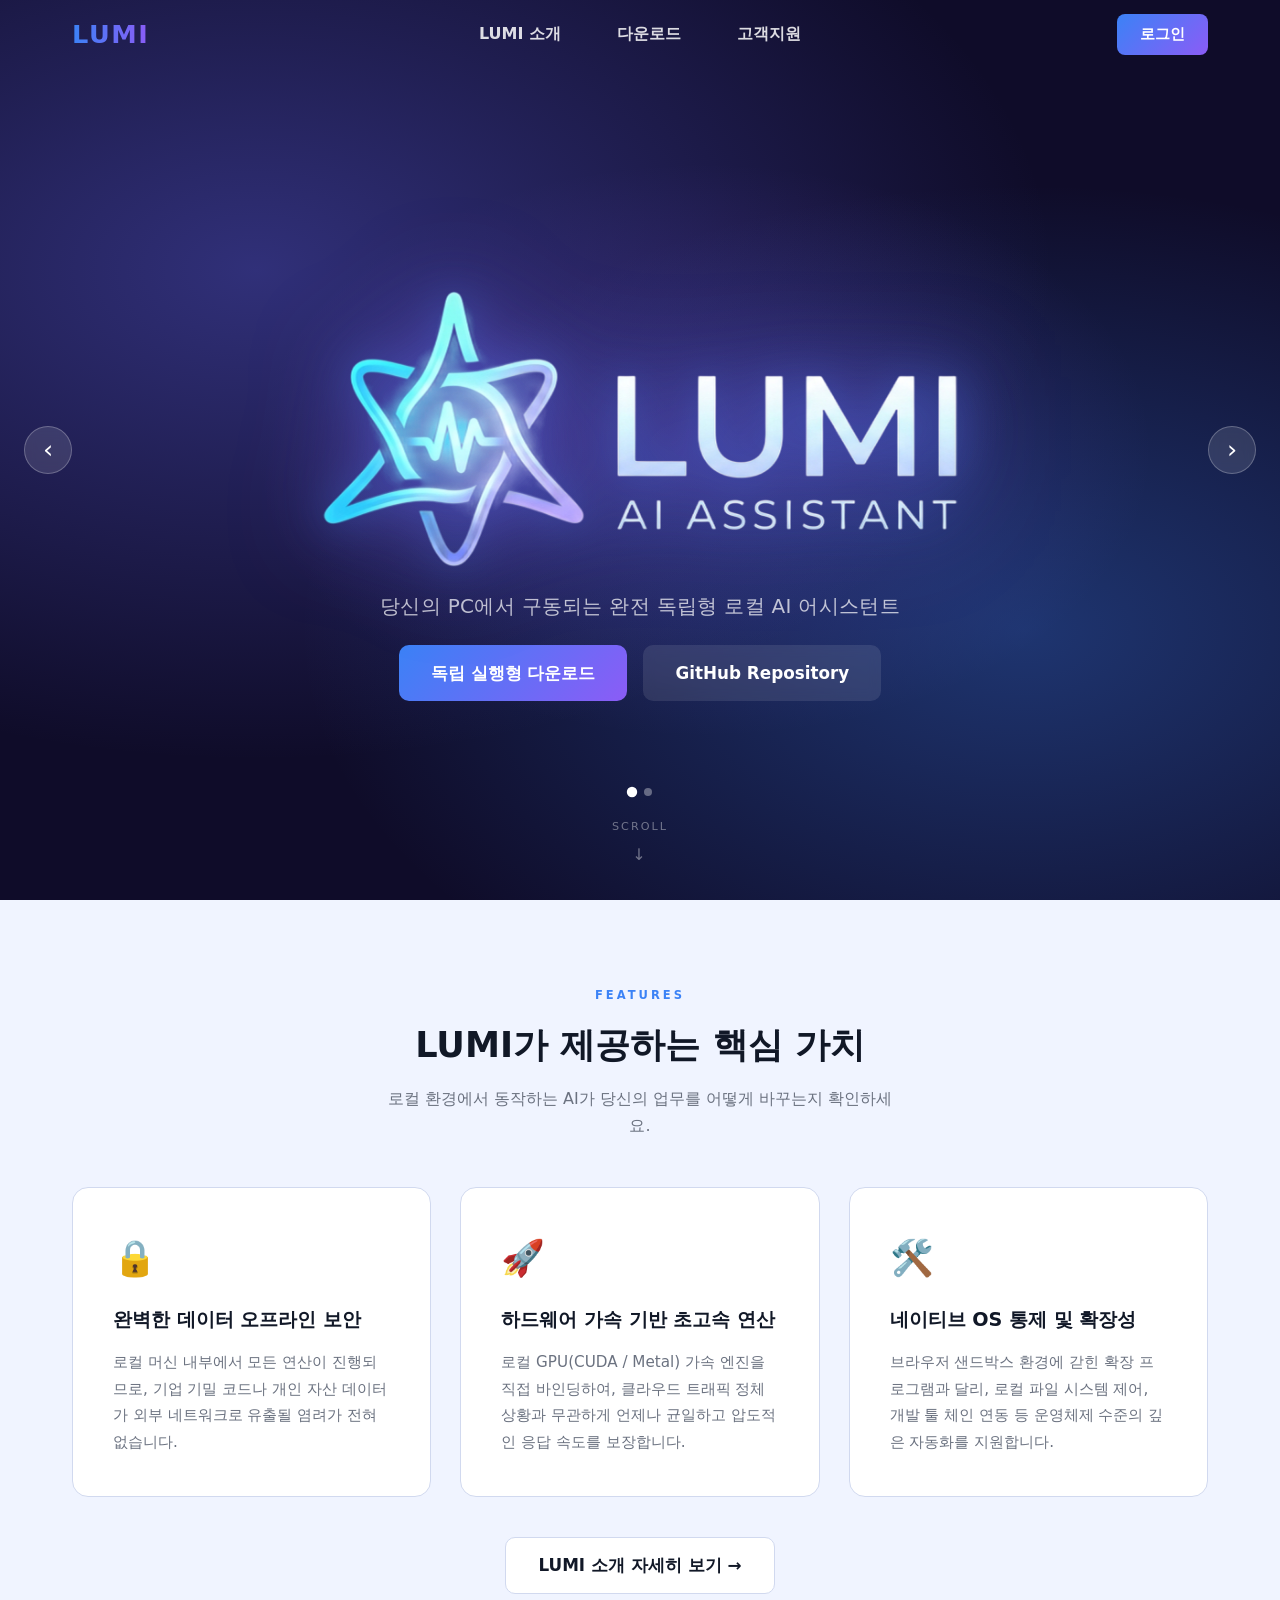
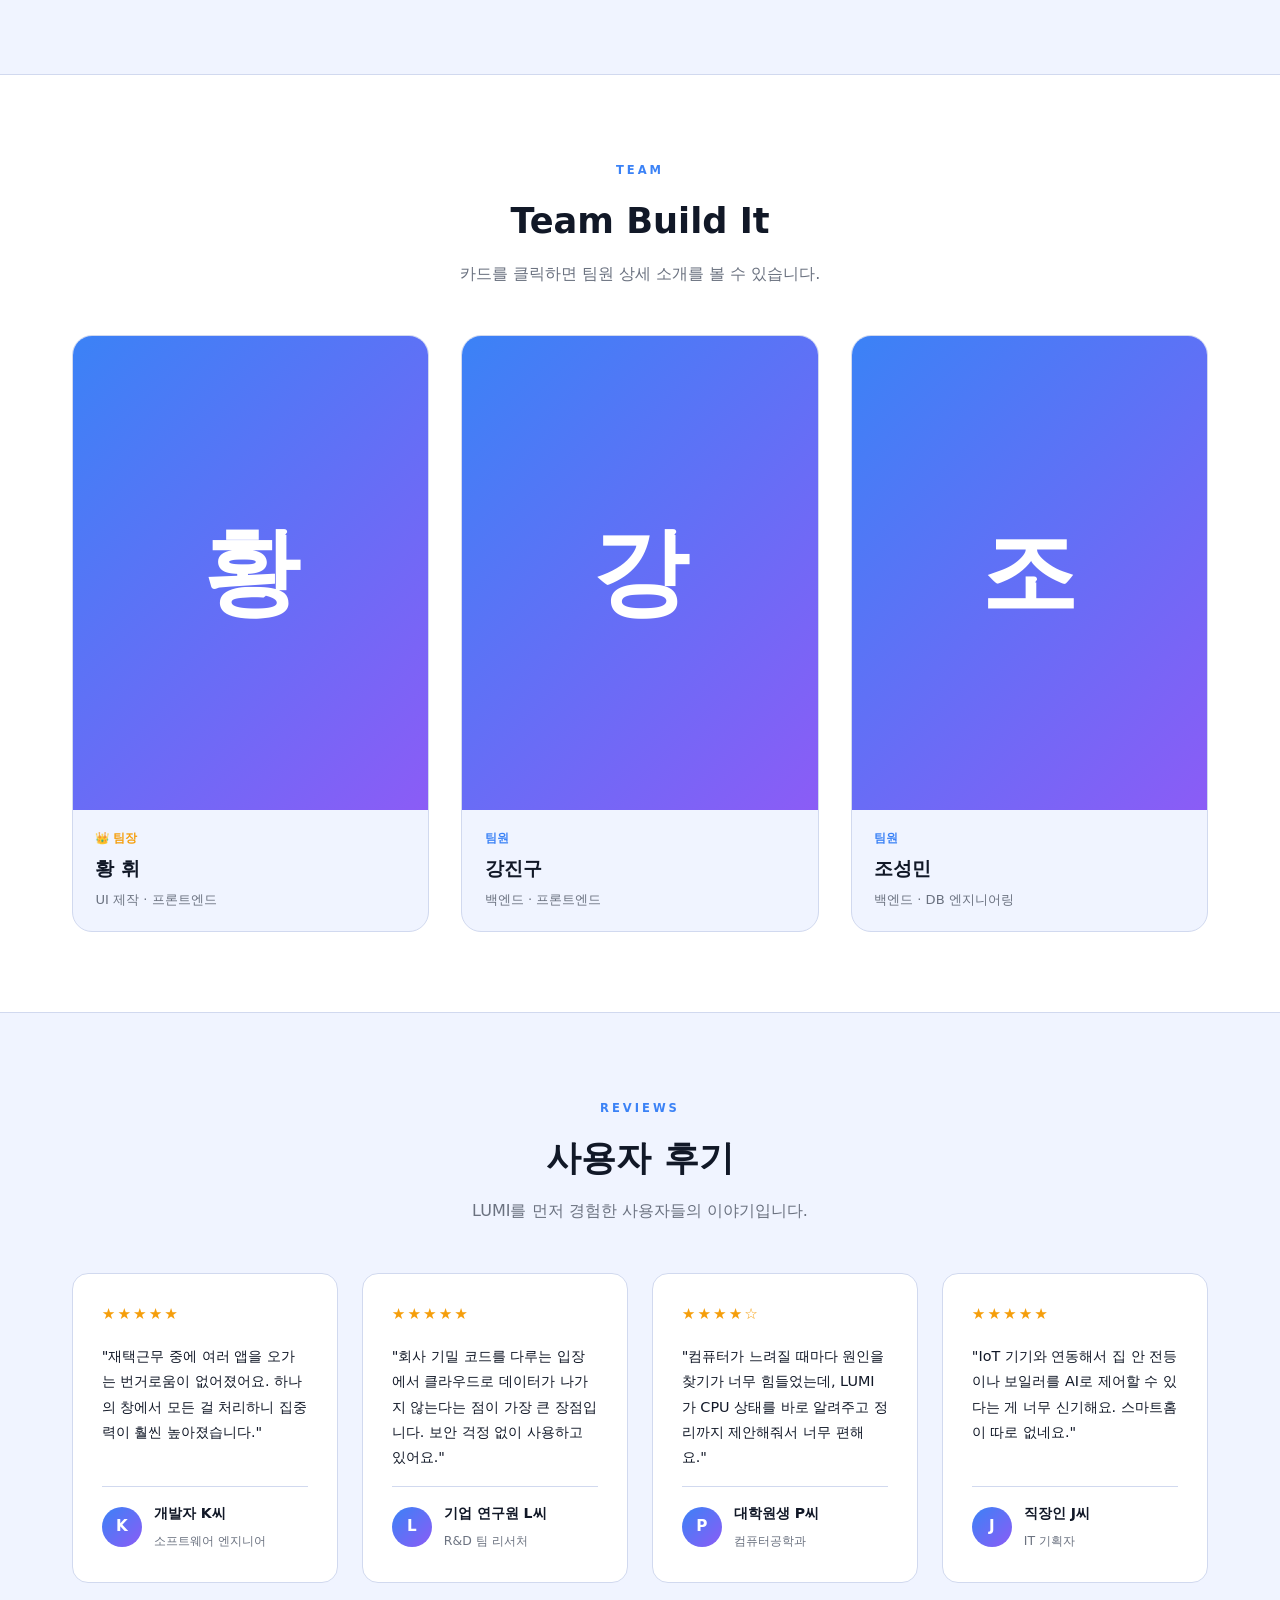
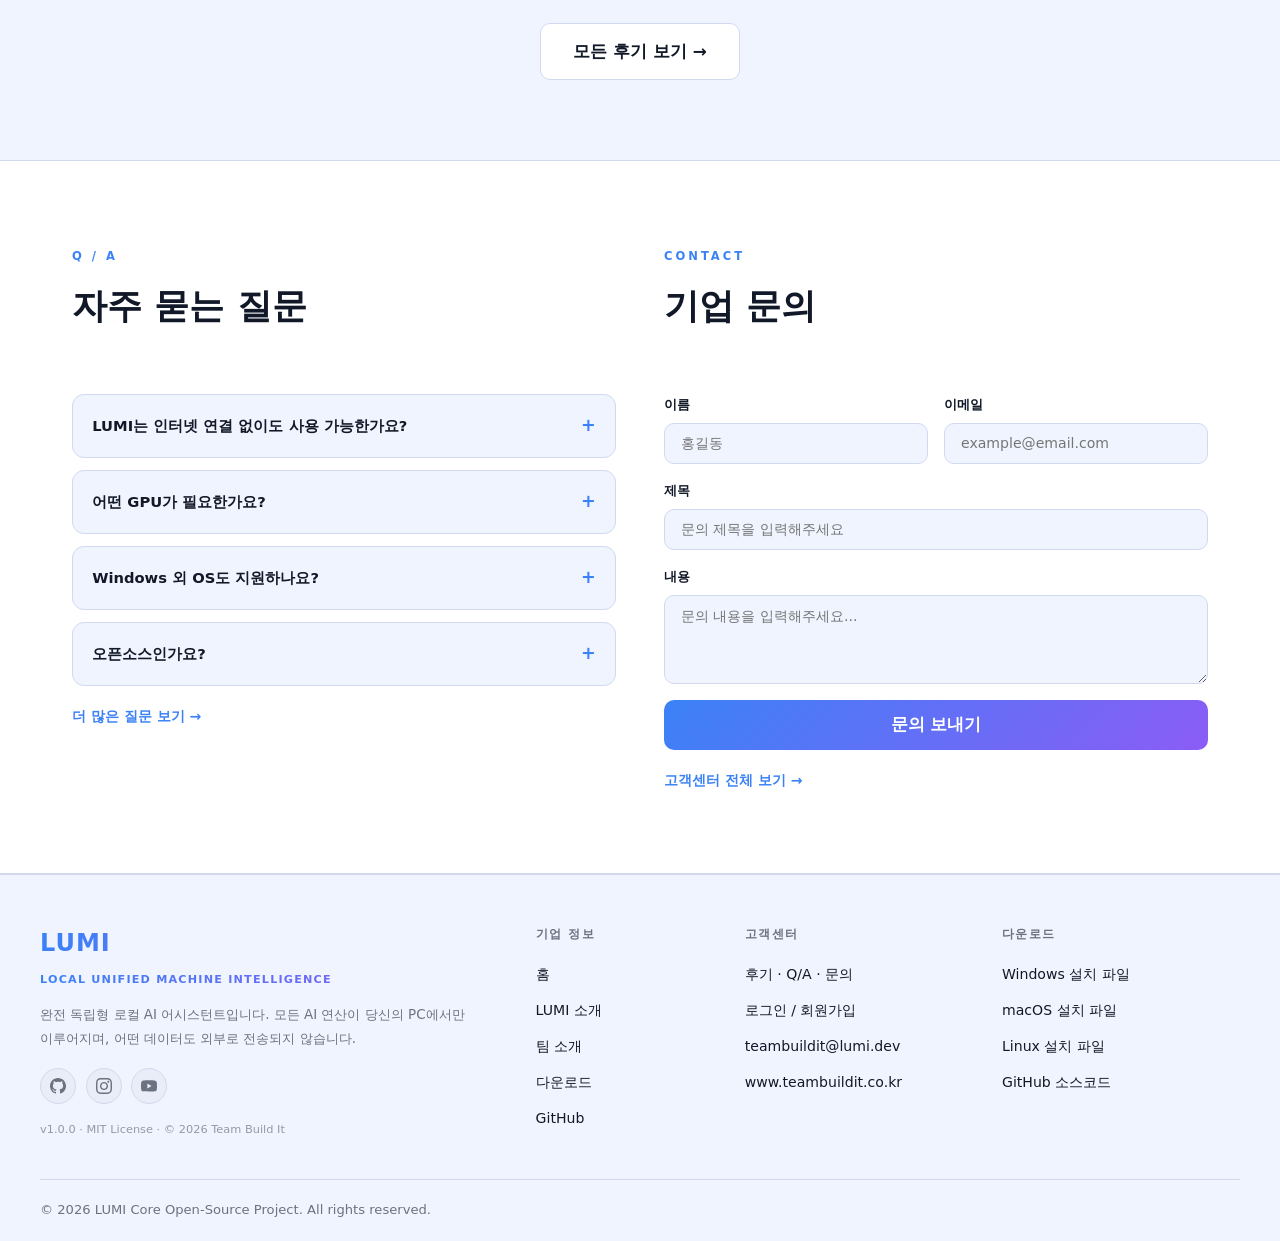
==== commit e64a154b: "로고 넣기 푸터 수정" ====
--- a/index.html
+++ b/index.html
@@ -1,4 +1,4 @@
-<!DOCTYPE html>
+﻿<!DOCTYPE html>
 <html lang="ko">
 <head>
     <meta charset="UTF-8">
@@ -17,42 +17,33 @@
     <!-- 네비게이션 -->
     <div id="navbar-container"></div>
 
-    <!-- ① 캐러셀 (Hero) -->
+    <!-- ① 히어로 -->
     <section class="hero-section">
         <div class="hero-slides">
 
+            <!-- 슬라이드 1: LUMI 로고 -->
             <div class="hero-slide active">
+                <div class="hero-logo-slide">
+                    <img src="images/LUMI_logo.png" alt="LUMI" class="hero-logo-img">
+                    <p class="hero-logo-tagline">당신의 PC에서 구동되는 완전 독립형 로컬 AI 어시스턴트</p>
+                    <div class="hero-actions">
+                        <a href="installer.html" class="btn btn-primary">독립 실행형 다운로드</a>
+                        <a href="git.html" class="btn btn-ghost">GitHub Repository</a>
+                    </div>
+                </div>
+            </div>
+
+            <!-- 슬라이드 2: 텍스트 -->
+            <div class="hero-slide">
                 <div class="hero-banner">
                     <span class="hero-badge">Local Engine AI Assistant</span>
                     <h2>클라우드를 거치지 않는<br>강력한 나만의 로컬 AI 비서</h2>
                     <p>LUMI는 외부 서버 없이 당신의 로컬 하드웨어에서 직접 구동되는 완전한 독립형 AI 어시스턴트입니다.</p>
-                    <div class="hero-actions">
-                        <a href="installer.html" class="btn btn-primary">독립 실행형 다운로드</a>
-                        <a href="git.html" class="btn btn-ghost">GitHub Repository</a>
-                    </div>
-                </div>
-            </div>
-
-            <div class="hero-slide">
-                <div class="hero-banner">
-                    <span class="hero-badge">Privacy First</span>
-                    <h2>완벽한 데이터 보안<br>외부 유출 Zero</h2>
-                    <p>모든 연산이 로컬 머신 내부에서 진행되므로 기업 기밀 코드나 개인 자산 데이터가 외부 네트워크로 유출될 염려가 전혀 없습니다.</p>
-                    <div class="hero-actions">
-                        <a href="installer.html" class="btn btn-primary">지금 시작하기</a>
-                        <a href="team.html" class="btn btn-ghost">팀 소개</a>
-                    </div>
-                </div>
-            </div>
-
-            <div class="hero-slide">
-                <div class="hero-banner">
-                    <span class="hero-badge">GPU Accelerated</span>
-                    <h2>하드웨어 가속 기반<br>초고속 AI 연산</h2>
-                    <p>로컬 GPU(CUDA / Metal) 가속 엔진을 직접 바인딩하여 클라우드 트래픽 정체 상황과 무관하게 언제나 압도적인 응답 속도를 보장합니다.</p>
-                    <div class="hero-actions">
-                        <a href="installer.html" class="btn btn-primary">무료로 다운로드</a>
-                        <a href="git.html" class="btn btn-ghost">소스코드 보기</a>
+                    <div class="hero-logo-badges">
+                        <span>🔒 완전 프라이빗</span>
+                        <span>⚡ GPU 가속</span>
+                        <span>🌐 오프라인 동작</span>
+                        <span>🛠️ 오픈소스</span>
                     </div>
                 </div>
             </div>
@@ -64,7 +55,6 @@
         <button class="carousel-btn carousel-next" id="carousel-next">&#8250;</button>
         <div class="carousel-dots" id="carousel-dots">
             <span class="carousel-dot active"></span>
-            <span class="carousel-dot"></span>
             <span class="carousel-dot"></span>
         </div>
 
@@ -289,6 +279,23 @@
     <!-- 푸터 -->
     <footer class="site-footer">
         <div class="footer-inner">
+            <div class="footer-brand">
+                <div class="footer-logo">LUMI</div>
+                <p class="footer-logo-sub">Local Unified Machine Intelligence</p>
+                <p class="footer-desc">완전 독립형 로컬 AI 어시스턴트입니다. 모든 AI 연산이 당신의 PC에서만 이루어지며, 어떤 데이터도 외부로 전송되지 않습니다.</p>
+                <div class="footer-socials">
+                    <a href="#" class="footer-social-btn" aria-label="GitHub">
+                        <svg viewBox="0 0 24 24" fill="currentColor"><path d="M12 0C5.374 0 0 5.373 0 12c0 5.302 3.438 9.8 8.207 11.387.599.111.793-.261.793-.577v-2.234c-3.338.726-4.033-1.416-4.033-1.416-.546-1.387-1.333-1.756-1.333-1.756-1.089-.745.083-.729.083-.729 1.205.084 1.839 1.237 1.839 1.237 1.07 1.834 2.807 1.304 3.492.997.107-.775.418-1.305.762-1.604-2.665-.305-5.467-1.334-5.467-5.931 0-1.311.469-2.381 1.236-3.221-.124-.303-.535-1.524.117-3.176 0 0 1.008-.322 3.301 1.23A11.509 11.509 0 0112 5.803c1.02.005 2.047.138 3.006.404 2.291-1.552 3.297-1.23 3.297-1.23.653 1.653.242 2.874.118 3.176.77.84 1.235 1.911 1.235 3.221 0 4.609-2.807 5.624-5.479 5.921.43.372.823 1.102.823 2.222v3.293c0 .319.192.694.801.576C20.566 21.797 24 17.3 24 12c0-6.627-5.373-12-12-12z"/></svg>
+                    </a>
+                    <a href="#" class="footer-social-btn" aria-label="Instagram">
+                        <svg viewBox="0 0 24 24" fill="currentColor"><path d="M12 2.163c3.204 0 3.584.012 4.85.07 3.252.148 4.771 1.691 4.919 4.919.058 1.265.069 1.645.069 4.849 0 3.205-.012 3.584-.069 4.849-.149 3.225-1.664 4.771-4.919 4.919-1.266.058-1.644.07-4.85.07-3.204 0-3.584-.012-4.849-.07-3.26-.149-4.771-1.699-4.919-4.92-.058-1.265-.07-1.644-.07-4.849 0-3.204.013-3.583.07-4.849.149-3.227 1.664-4.771 4.919-4.919 1.266-.057 1.645-.069 4.849-.069zm0-2.163c-3.259 0-3.667.014-4.947.072-4.358.2-6.78 2.618-6.98 6.98-.059 1.281-.073 1.689-.073 4.948 0 3.259.014 3.668.072 4.948.2 4.358 2.618 6.78 6.98 6.98 1.281.058 1.689.072 4.948.072 3.259 0 3.668-.014 4.948-.072 4.354-.2 6.782-2.618 6.979-6.98.059-1.28.073-1.689.073-4.948 0-3.259-.014-3.667-.072-4.947-.196-4.354-2.617-6.78-6.979-6.98-1.281-.059-1.69-.073-4.949-.073zm0 5.838c-3.403 0-6.162 2.759-6.162 6.162s2.759 6.163 6.162 6.163 6.162-2.759 6.162-6.163c0-3.403-2.759-6.162-6.162-6.162zm0 10.162c-2.209 0-4-1.79-4-4 0-2.209 1.791-4 4-4s4 1.791 4 4c0 2.21-1.791 4-4 4zm6.406-11.845c-.796 0-1.441.645-1.441 1.44s.645 1.44 1.441 1.44c.795 0 1.439-.645 1.439-1.44s-.644-1.44-1.439-1.44z"/></svg>
+                    </a>
+                    <a href="#" class="footer-social-btn" aria-label="YouTube">
+                        <svg viewBox="0 0 24 24" fill="currentColor"><path d="M23.498 6.186a3.016 3.016 0 00-2.122-2.136C19.505 3.545 12 3.545 12 3.545s-7.505 0-9.377.505A3.017 3.017 0 00.502 6.186C0 8.07 0 12 0 12s0 3.93.502 5.814a3.016 3.016 0 002.122 2.136c1.871.505 9.376.505 9.376.505s7.505 0 9.377-.505a3.015 3.015 0 002.122-2.136C24 15.93 24 12 24 12s0-3.93-.502-5.814zM9.545 15.568V8.432L15.818 12l-6.273 3.568z"/></svg>
+                    </a>
+                                </div>
+                <p class="footer-version">v1.0.0 &middot; MIT License &middot; &copy; 2026 Team Build It</p>
+            </div>
             <div class="footer-col-group">
                 <h4>기업 정보</h4>
                 <ul>
@@ -309,9 +316,12 @@
                 </ul>
             </div>
             <div class="footer-col-group">
-                <h4>SNS 링크</h4>
+                <h4>다운로드</h4>
                 <ul>
-                    <li><a href="https://github.com/Starlight0307/Team-Build-It" target="_blank">GitHub</a></li>
+                    <li><a href="installer.html">Windows 설치 파일</a></li>
+                    <li><a href="installer.html">macOS 설치 파일</a></li>
+                    <li><a href="installer.html">Linux 설치 파일</a></li>
+                    <li><a href="git.html">GitHub 소스코드</a></li>
                 </ul>
             </div>
         </div>
@@ -322,6 +332,34 @@
 
     <script src="navbar.js"></script>
     <script>
+    /* 캐러셀 */
+    (function () {
+        const slides = document.querySelectorAll('.hero-slide');
+        const dots   = document.querySelectorAll('.carousel-dot');
+        let current  = 0;
+        let timer;
+
+        function goTo(idx) {
+            slides[current].classList.remove('active');
+            dots[current].classList.remove('active');
+            current = (idx + slides.length) % slides.length;
+            slides[current].classList.add('active');
+            dots[current].classList.add('active');
+        }
+
+        function next() { goTo(current + 1); }
+        function prev() { goTo(current - 1); }
+
+        function startAuto() { timer = setInterval(next, 5000); }
+        function resetAuto() { clearInterval(timer); startAuto(); }
+
+        document.getElementById('carousel-next').addEventListener('click', () => { next(); resetAuto(); });
+        document.getElementById('carousel-prev').addEventListener('click', () => { prev(); resetAuto(); });
+        dots.forEach((dot, i) => dot.addEventListener('click', () => { goTo(i); resetAuto(); }));
+
+        startAuto();
+    })();
+
     /* 스크롤 진입 애니메이션 */
     (function () {
         const observer = new IntersectionObserver((entries) => {
@@ -336,33 +374,7 @@
         document.querySelectorAll('[data-animate]').forEach(el => observer.observe(el));
     })();
 
-    /* 캐러셀 */
-    (function () {
-        const slides = document.querySelectorAll('.hero-slide');
-        const dots   = document.querySelectorAll('.carousel-dot');
-        let current  = 0;
-        let timer;
-
-        function goTo(idx) {
-            slides[current].classList.remove('active');
-            dots[current].classList.remove('active');
-            current = (idx + slides.length) % slides.length;
-            slides[current].classList.add('active');
-            dots[current].classList.add('active');
-        }
-
-        function next() { goTo(current + 1); }
-        function prev() { goTo(current - 1); }
-
-        function startAuto() { timer = setInterval(next, 5000); }
-        function resetAuto() { clearInterval(timer); startAuto(); }
-
-        document.getElementById('carousel-next').addEventListener('click', () => { next(); resetAuto(); });
-        document.getElementById('carousel-prev').addEventListener('click', () => { prev(); resetAuto(); });
-        dots.forEach((dot, i) => dot.addEventListener('click', () => { goTo(i); resetAuto(); }));
-
-        startAuto();
-    })();
     </script>
 </body>
 </html>
+
--- a/css/navbar.css
+++ b/css/navbar.css
@@ -18,7 +18,7 @@
 
 /* ★ JS가 scroll 시 .scrolled 클래스 추가 → 라이트 배경 + 블러 적용 */
 .top-navbar.scrolled {
-    background-color: rgba(240, 244, 255, 0.92);
+    background-color: rgba(255, 255, 255, 0.96);
     backdrop-filter: blur(12px);
     -webkit-backdrop-filter: blur(12px);
     border-bottom: 1px solid var(--border-color);
@@ -58,8 +58,16 @@
     cursor: pointer;
     display: inline-flex;
     align-items: center;
-    gap: 0.5rem;
-    text-decoration: none;
+    gap: 0.45rem;
+    text-decoration: none;
+}
+
+.nav-logo-img {
+    height: 28px;
+    width: auto;
+    display: block;
+    object-fit: contain;
+    flex-shrink: 0;
 }
 
 .nav-menu {
--- a/css/home.css
+++ b/css/home.css
@@ -246,6 +246,65 @@
     50%       { transform: translateX(-50%) translateY(7px); opacity: 0.8; }
 }
 
+/* ── 로고 슬라이드 ── */
+.hero-logo-slide {
+    display: flex;
+    flex-direction: column;
+    align-items: center;
+    justify-content: center;
+    gap: 0;
+    padding: 70px 2rem 0;
+    text-align: center;
+    width: 100%;
+    height: 100%;
+}
+
+.hero-logo-img {
+    max-height: 320px;
+    max-width: 80vw;
+    width: auto;
+    filter: drop-shadow(0 0 48px rgba(139,92,246,0.55)) drop-shadow(0 0 20px rgba(59,130,246,0.4));
+    animation: logoFloat 5s ease-in-out infinite;
+}
+
+@keyframes logoFloat {
+    0%, 100% { transform: translateY(0px);   }
+    50%       { transform: translateY(-12px); }
+}
+
+.hero-logo-tagline {
+    font-size: clamp(0.95rem, 2.2vw, 1.25rem);
+    color: rgba(255,255,255,0.72);
+    font-weight: 400;
+    letter-spacing: 0.3px;
+    max-width: 520px;
+}
+
+.hero-logo-slide .hero-actions {
+    margin-top: 1.4rem;
+}
+
+.hero-logo-badges {
+    display: flex;
+    gap: 0.75rem;
+    flex-wrap: wrap;
+    justify-content: center;
+    margin-top: 1.2rem;
+}
+
+.hero-logo-badges span {
+    background: rgba(255,255,255,0.10);
+    border: 1px solid rgba(255,255,255,0.22);
+    color: rgba(255,255,255,0.88);
+    padding: 0.45rem 1.1rem;
+    border-radius: 50px;
+    font-size: 0.84rem;
+    font-weight: 600;
+    backdrop-filter: blur(6px);
+    -webkit-backdrop-filter: blur(6px);
+    white-space: nowrap;
+}
+
 /* =====================================================================
  * ② 프로젝트 기능 소개 (3가지 유용성 카드)
  * ===================================================================== */
--- a/css/footer.css
+++ b/css/footer.css
@@ -3,7 +3,7 @@
  * ===================================================================== */
 
 .site-footer {
-    background-color: var(--bg-main);
+    background-color: #f0f4ff;
     border-top: 1px solid var(--border-color);
     padding: 3rem 2rem 0;
 }
@@ -12,9 +12,92 @@
     max-width: 1200px;
     margin: 0 auto;
     display: grid;
-    grid-template-columns: repeat(3, 1fr);
-    gap: 2rem;
+    grid-template-columns: 1.8fr 1fr 1fr 1fr;
+    column-gap: 1.2rem;
+    row-gap: 2.5rem;
     padding-bottom: 2.5rem;
+}
+
+/* ── 브랜드 컬럼 ── */
+.footer-brand {
+    display: flex;
+    flex-direction: column;
+    gap: 0.85rem;
+}
+
+/* 브랜드 → 기업정보 간격 */
+.footer-inner > div:nth-child(2) {
+    margin-left: 3rem;
+}
+
+.footer-logo {
+    font-size: 1.5rem;
+    font-weight: 900;
+    letter-spacing: 1px;
+    background: linear-gradient(to right, var(--color-primary), var(--color-purple));
+    -webkit-background-clip: text;
+    background-clip: text;
+    -webkit-text-fill-color: transparent;
+}
+
+.footer-logo-sub {
+    font-size: 0.7rem;
+    font-weight: 700;
+    letter-spacing: 1.2px;
+    text-transform: uppercase;
+    background: linear-gradient(to right, var(--color-primary), var(--color-purple));
+    -webkit-background-clip: text;
+    background-clip: text;
+    -webkit-text-fill-color: transparent;
+    margin-top: -0.45rem;
+}
+
+.footer-desc {
+    font-size: 0.84rem;
+    color: var(--text-muted);
+    line-height: 1.75;
+}
+
+
+.footer-version {
+    font-size: 0.71rem;
+    color: var(--text-muted);
+    opacity: 0.7;
+    margin-top: 0.1rem;
+}
+
+.footer-socials {
+    display: flex;
+    gap: 0.6rem;
+    margin-top: 0.3rem;
+}
+
+.footer-social-btn {
+    width: 36px;
+    height: 36px;
+    border-radius: 50%;
+    background: var(--bg-code);
+    border: 1px solid var(--border-color);
+    display: flex;
+    align-items: center;
+    justify-content: center;
+    color: var(--text-muted);
+    text-decoration: none;
+    transition: background 0.2s, color 0.2s, border-color 0.2s;
+    flex-shrink: 0;
+}
+
+.footer-social-btn:hover {
+    background: var(--color-primary);
+    color: #fff;
+    border-color: var(--color-primary);
+}
+
+.footer-social-btn svg {
+    width: 16px;
+    height: 16px;
+    fill: currentColor;
+    display: block;
 }
 
 .footer-col-group h4 {
@@ -56,6 +139,9 @@
 }
 
 /* ── 반응형 ── */
+@media (max-width: 900px) {
+    .footer-inner { grid-template-columns: 1fr 1fr; gap: 2rem; }
+}
 @media (max-width: 768px) {
     .footer-inner { grid-template-columns: 1fr; gap: 1.5rem; }
 }
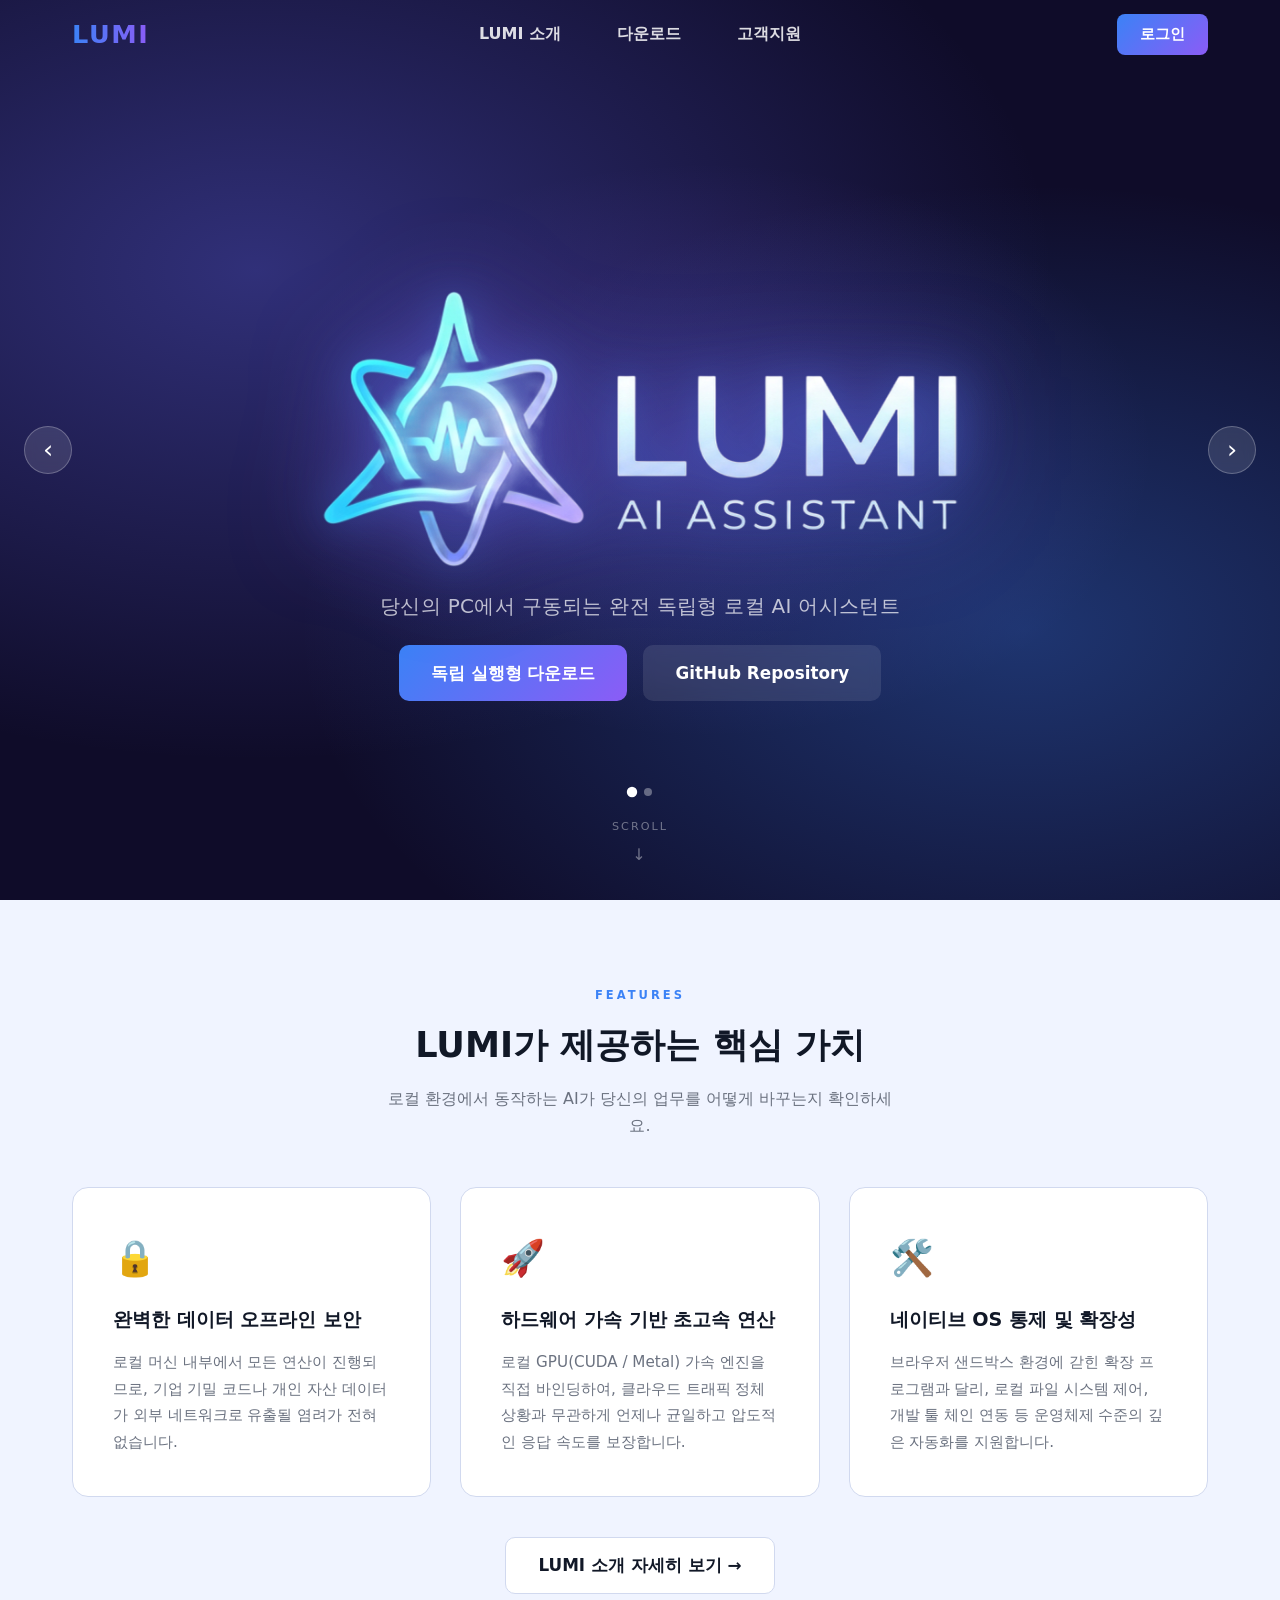
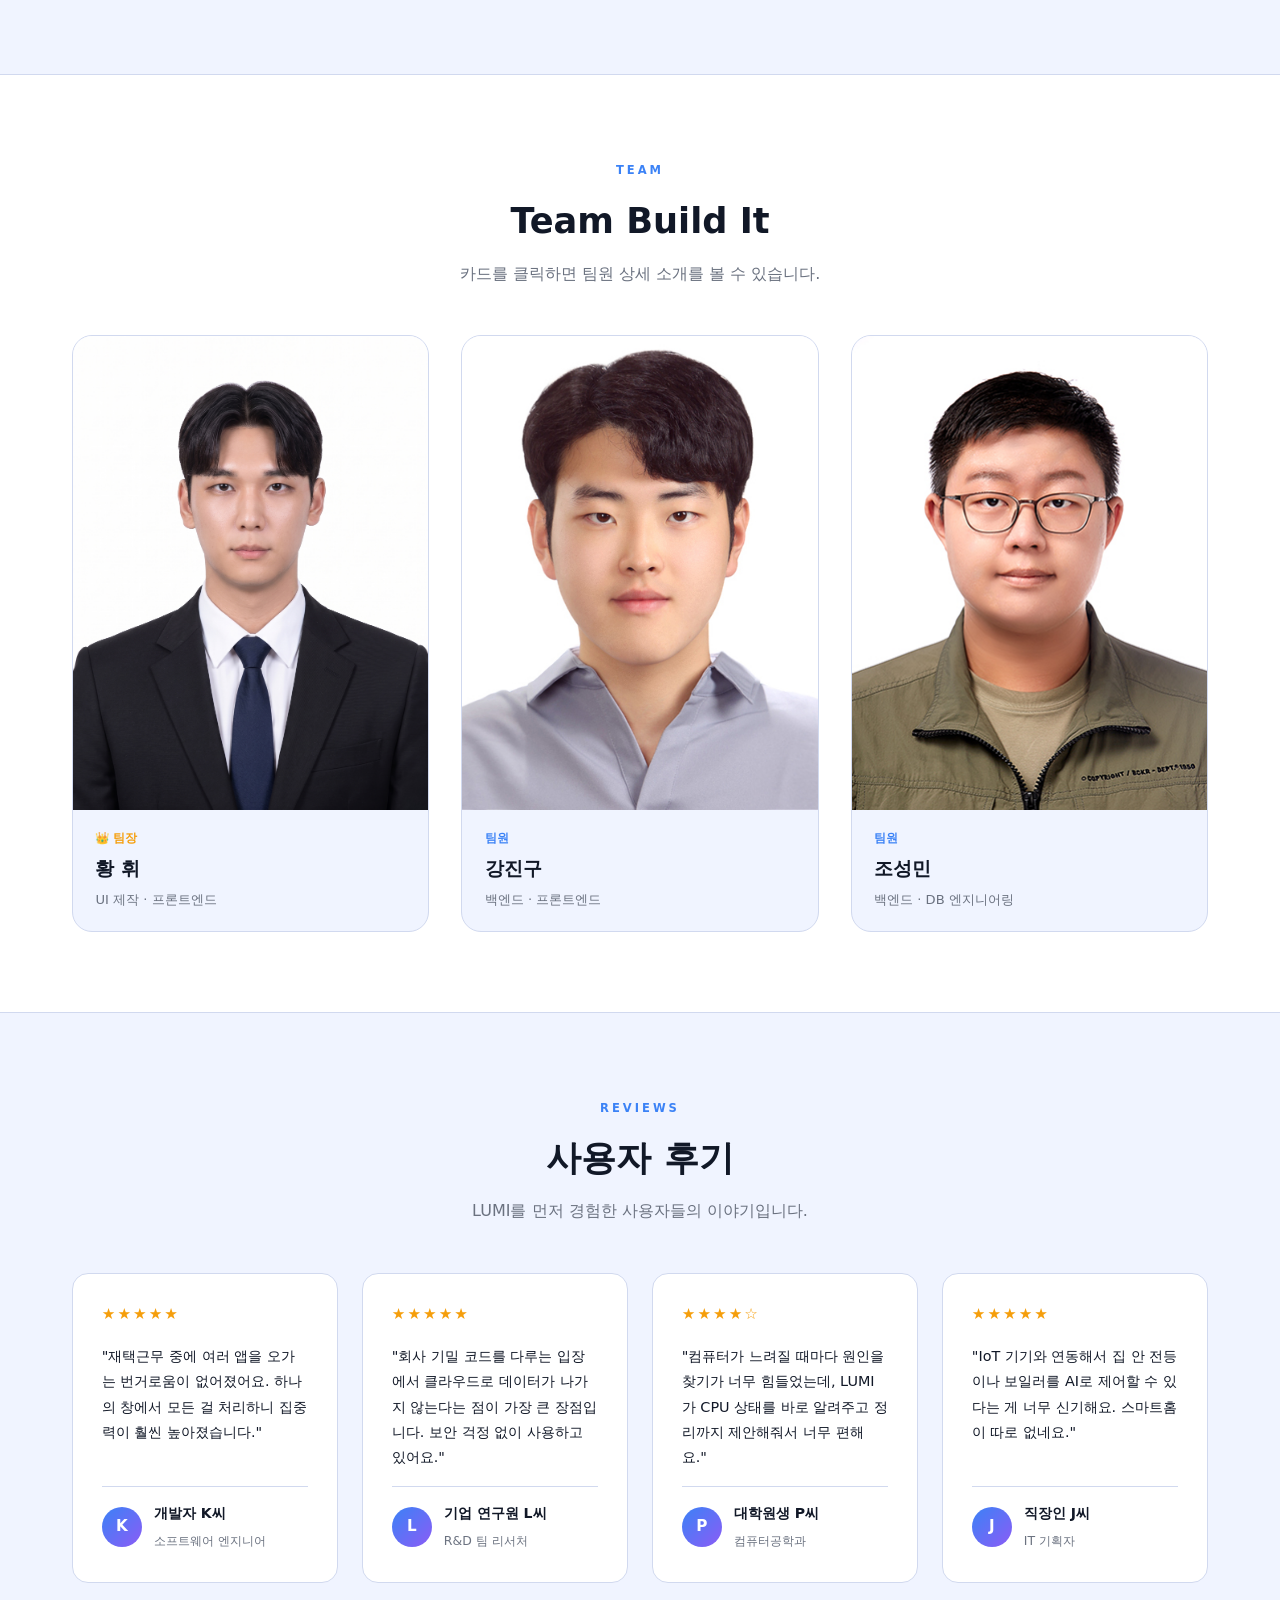
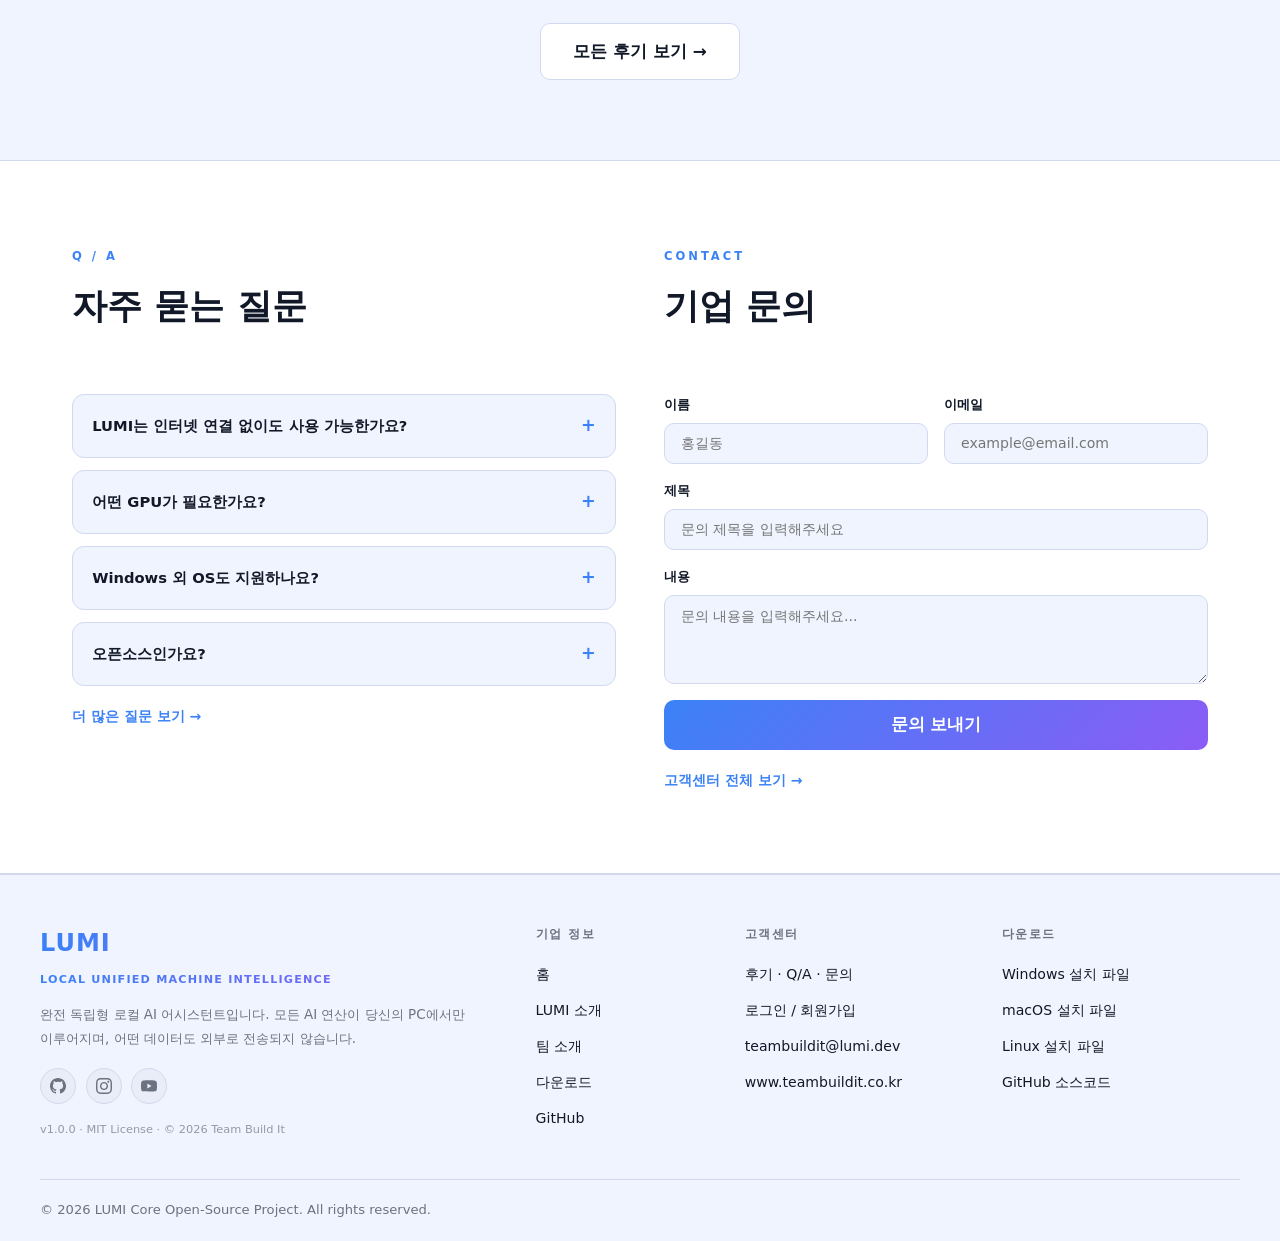
==== commit a217f694: "사진" ====
--- a/index.html
+++ b/index.html
@@ -100,10 +100,13 @@
                 <h2>Team Build It</h2>
                 <p>카드를 클릭하면 팀원 상세 소개를 볼 수 있습니다.</p>
             </div>
+            <div class="team-carousel-row">
+            <button class="team-carousel-btn team-carousel-prev" aria-label="이전" disabled>&#10094;</button>
+            <div class="team-carousel-viewport">
             <div class="team-cards">
                 <a href="team.html#hwanghwi" class="team-card" data-animate data-delay="1">
                     <div class="team-photo">
-                        <img src="images/hwanghwi.jpg" alt="황휘"
+                        <img src="images/HwangHui.jpg" alt="황휘"
                              onerror="this.style.display='none';this.nextElementSibling.style.display='flex';">
                         <div class="team-photo-fallback">황</div>
                         <div class="team-photo-overlay">
@@ -118,7 +121,7 @@
                 </a>
                 <a href="team.html#kangjingu" class="team-card" data-animate data-delay="2">
                     <div class="team-photo">
-                        <img src="images/kangjingu.jpg" alt="강진구"
+                        <img src="images/Jingoo.jpg" alt="강진구"
                              onerror="this.style.display='none';this.nextElementSibling.style.display='flex';">
                         <div class="team-photo-fallback">강</div>
                         <div class="team-photo-overlay">
@@ -133,7 +136,7 @@
                 </a>
                 <a href="team.html#josungmin" class="team-card" data-animate data-delay="3">
                     <div class="team-photo">
-                        <img src="images/josungmin.jpg" alt="조성민"
+                        <img src="images/Sungmin.jpg" alt="조성민"
                              onerror="this.style.display='none';this.nextElementSibling.style.display='flex';">
                         <div class="team-photo-fallback">조</div>
                         <div class="team-photo-overlay">
@@ -146,6 +149,14 @@
                         <span class="team-foot-role">백엔드 · DB 엔지니어링</span>
                     </div>
                 </a>
+            </div>
+            </div><!-- /.team-carousel-viewport -->
+            <button class="team-carousel-btn team-carousel-next" aria-label="다음">&#10095;</button>
+            </div><!-- /.team-carousel-row -->
+            <div class="team-carousel-dots">
+                <button class="team-dot active" data-index="0"></button>
+                <button class="team-dot" data-index="1"></button>
+                <button class="team-dot" data-index="2"></button>
             </div>
         </div>
     </section>
@@ -374,6 +385,48 @@
         document.querySelectorAll('[data-animate]').forEach(el => observer.observe(el));
     })();
 
+    /* ── 팀원 캐러셀 ── */
+    (function () {
+        const viewport = document.querySelector('.team-carousel-viewport');
+        const track    = document.querySelector('.team-carousel-viewport .team-cards');
+        const prevBtn  = document.querySelector('.team-carousel-prev');
+        const nextBtn  = document.querySelector('.team-carousel-next');
+        const dots     = document.querySelectorAll('.team-dot');
+        if (!viewport || !track) return;
+
+        const cards = Array.from(track.querySelectorAll('.team-card'));
+        const total = cards.length;
+        const STEP  = 100 / total;
+        let current = 0;
+
+        track.querySelectorAll('[data-animate]').forEach(c => c.classList.add('is-visible'));
+
+        function updateUI() {
+            dots.forEach((d, i) => d.classList.toggle('active', i === current));
+            if (prevBtn) prevBtn.disabled = current === 0;
+            if (nextBtn) nextBtn.disabled = current === total - 1;
+        }
+
+        function goTo(idx) {
+            current = Math.max(0, Math.min(idx, total - 1));
+            track.style.transform = `translateX(-${current * STEP}%)`;
+            updateUI();
+        }
+
+        updateUI();
+        dots.forEach((dot, i) => dot.addEventListener('click', () => goTo(i)));
+        if (prevBtn) prevBtn.addEventListener('click', () => goTo(current - 1));
+        if (nextBtn) nextBtn.addEventListener('click', () => goTo(current + 1));
+
+        window.addEventListener('resize', () => {
+            if (window.innerWidth > 768) {
+                current = 0;
+                track.style.transform = '';
+                updateUI();
+            }
+        });
+    })();
+
     </script>
 </body>
 </html>
--- a/css/navbar.css
+++ b/css/navbar.css
@@ -22,6 +22,11 @@
     backdrop-filter: blur(12px);
     -webkit-backdrop-filter: blur(12px);
     border-bottom: 1px solid var(--border-color);
+}
+
+/* 스크롤 올릴 때: backdrop-filter를 transition 목록에서 제외 → 즉시 제거 */
+.top-navbar.unscrolling {
+    transition: background-color 0.35s ease, border-color 0.35s ease;
 }
 
 /* ★ 투명 상태일 때 로고·메뉴 텍스트를 흰색으로 (히어로 배경 위 가독성) */
@@ -204,7 +209,9 @@
     opacity: 0;
     transform: translateY(-10px);
     pointer-events: none;
-    transition: opacity 0.22s ease, transform 0.22s ease;
+    transition: opacity 0.22s ease, transform 0.22s ease,
+                background-color 0.35s ease, border-color 0.35s ease,
+                backdrop-filter 0.35s ease, box-shadow 0.35s ease;
 }
 
 .nav-mega-panel.open {
@@ -307,6 +314,37 @@
     display: block;
 }
 
+/* ── 투명 navbar 상태: 메가 패널도 반투명 글라스 ── */
+.top-navbar:not(.scrolled) .nav-mega-panel {
+    background: rgba(240, 244, 255, 0.10);
+    backdrop-filter: blur(24px);
+    -webkit-backdrop-filter: blur(24px);
+    border-bottom-color: rgba(255,255,255,0.12);
+    box-shadow: none;
+}
+.top-navbar:not(.scrolled) .mega-group-title {
+    color: rgba(255,255,255,0.5);
+}
+.top-navbar:not(.scrolled) .mega-item {
+    color: rgba(255,255,255,0.88);
+}
+.top-navbar:not(.scrolled) .mega-item:hover {
+    background: rgba(255,255,255,0.08);
+}
+.top-navbar:not(.scrolled) .mega-item.active {
+    background: rgba(255,255,255,0.12);
+    color: #ffffff;
+}
+.top-navbar:not(.scrolled) .mega-icon {
+    background: rgba(255,255,255,0.08);
+}
+.top-navbar:not(.scrolled) .mega-text em {
+    color: rgba(255,255,255,0.5);
+}
+.top-navbar:not(.scrolled) .mega-divider {
+    background: rgba(255,255,255,0.12);
+}
+
 /* ── 투명 navbar에서 메가 트리거 흰색 ── */
 .top-navbar:not(.scrolled) .nav-mega-trigger {
     color: rgba(255,255,255,0.85);
@@ -317,35 +355,13 @@
     color: #ffffff;
 }
 
-/* ── 모바일 메가 메뉴 ── */
+/* ── 데스크톱: mob- 요소 투명 처리 ── */
+.mob-nav-group { display: contents; }
+.mob-sub       { display: none; }
+.mob-arrow     { display: none; }
+
+/* ── 모바일: 메가 패널 완전 숨김 (아코디언으로 대체) ── */
 @media (max-width: 768px) {
-    .nav-mega-panel {
-        position: static;
-        transform: none;
-        opacity: 1;
-        pointer-events: auto;
-        display: none;
-        box-shadow: none;
-        border-top: 1px solid var(--border-color);
-        border-bottom: none;
-        backdrop-filter: none;
-        background: rgba(240,244,255,0.98);
-    }
-
-    .nav-mega-panel.open { display: block; }
-
-    .mega-inner {
-        flex-direction: column;
-        gap: 0;
-        padding: 0.5rem 1.2rem 1rem;
-    }
-
-    .mega-divider { display: none; }
-
-    .mega-group { padding: 0.6rem 0; border-bottom: 1px solid var(--border-color); }
-    .mega-group:last-child { border-bottom: none; }
-
-    .mega-icon { display: none; }
-    .mega-item { padding: 0.55rem 0.4rem; }
-    .mega-text strong { font-size: 0.9rem; }
+    .nav-mega-panel,
+    .nav-mega-panel.open { display: none !important; }
 }
--- a/css/responsive.css
+++ b/css/responsive.css
@@ -1,6 +1,12 @@
 /* =====================================================================
  * responsive.css — 반응형 (반드시 마지막에 로드)
  * ===================================================================== */
+
+/* ── 팀 캐러셀 데스크톱 기본값 ── */
+.team-carousel-row   { width: 100%; }
+.team-carousel-viewport { width: 100%; }
+.team-carousel-btn   { display: none; }
+.team-carousel-dots  { display: none; }
 
 /* ── 태블릿 이하 (1024px) ── */
 @media (max-width: 1024px) {
@@ -20,13 +26,12 @@
 
 /* ── 중간 화면 (900px) ── */
 @media (max-width: 900px) {
+    .footer-col-group { display: none; }
+    .footer-inner { grid-template-columns: 1fr; }
+
     .contact-grid {
         grid-template-columns: 1fr;
         gap: 2.5rem;
-    }
-
-    .footer-inner {
-        grid-template-columns: repeat(2, 1fr);
     }
 }
 
@@ -54,25 +59,126 @@
         justify-content: center;
     }
 
+    /* ── 모바일 내비 메뉴 ── */
     .nav-menu {
         display: none;
-        position: absolute;
+        position: fixed;
         top: 70px;
         left: 0;
         width: 100%;
-        background-color: rgba(240, 244, 255, 0.98);
-        flex-direction: column;
-        align-items: center;
-        padding: 1.5rem 0;
-        gap: 1.5rem;
+        flex-direction: column;
+        align-items: stretch;
+        padding: 0;
+        gap: 0;
+        z-index: 999;
+        /* 스크롤 상태 기본 (흰색) */
+        background-color: rgba(255, 255, 255, 0.96);
+        backdrop-filter: blur(14px);
+        -webkit-backdrop-filter: blur(14px);
         border-bottom: 1px solid var(--border-color);
-        z-index: 999;
-    }
-
-    .nav-menu .nav-item { color: #000; }
-    .nav-menu .nav-item:hover,
-    .nav-menu .nav-item.active { color: #000; }
+        box-shadow: 0 8px 24px rgba(0,0,0,0.08);
+        /* navbar와 동일한 전환 속도 */
+        transition: background-color 0.35s ease, border-color 0.35s ease, backdrop-filter 0.35s ease, box-shadow 0.35s ease;
+    }
     .nav-menu.active { display: flex; }
+
+    /* 스크롤 올릴 때: backdrop-filter 즉시 제거 */
+    .top-navbar.unscrolling .nav-menu {
+        transition: background-color 0.35s ease, border-color 0.35s ease, box-shadow 0.35s ease;
+    }
+
+    /* 투명 navbar 상태 → 동일하게 투명 계열 */
+    .top-navbar:not(.scrolled) .nav-menu {
+        background-color: rgba(240, 244, 255, 0.12);
+        backdrop-filter: blur(20px);
+        -webkit-backdrop-filter: blur(20px);
+        border-bottom-color: rgba(255,255,255,0.15);
+        box-shadow: none;
+    }
+
+    /* 아코디언 그룹 */
+    .mob-nav-group {
+        display: flex;
+        flex-direction: column;
+        width: 100%;
+        border-bottom: 1px solid rgba(255,255,255,0.1);
+        transition: border-color 0.35s ease;
+    }
+    .top-navbar.scrolled .mob-nav-group {
+        border-bottom-color: var(--border-color);
+    }
+    .mob-nav-group:last-child { border-bottom: none; }
+
+    .mob-nav-group .nav-item {
+        width: 100%;
+        text-align: left;
+        padding: 1rem 1.6rem;
+        display: flex;
+        justify-content: space-between;
+        align-items: center;
+        color: #ffffff;
+        font-size: 1rem;
+        transition: color 0.35s ease;
+    }
+    .top-navbar.scrolled .mob-nav-group .nav-item { color: #111827; }
+
+    .mob-arrow {
+        display: inline-block;
+        font-size: 0.78rem;
+        transition: transform 0.22s;
+        opacity: 0.7;
+    }
+    .mob-nav-group.open .mob-arrow { transform: rotate(180deg); }
+
+    /* 서브 메뉴 */
+    .mob-sub {
+        display: none;
+        flex-direction: column;
+        background: rgba(240,244,255,0.08);
+        border-top: 1px solid rgba(255,255,255,0.1);
+        transition: border-color 0.35s ease;
+    }
+    .top-navbar.scrolled .mob-sub {
+        background: rgba(0,0,0,0.03);
+        border-top-color: var(--border-color);
+    }
+    .mob-nav-group.open .mob-sub { display: flex; }
+
+    .mob-sub-link {
+        display: flex;
+        align-items: center;
+        gap: 0.9rem;
+        padding: 0.78rem 1.6rem 0.78rem 2.2rem;
+        text-decoration: none;
+        color: rgba(255,255,255,0.92);
+        border-bottom: 1px solid rgba(255,255,255,0.05);
+        transition: background 0.15s, border-color 0.35s ease, color 0.35s ease;
+    }
+    .mob-sub-link:last-child { border-bottom: none; }
+    .mob-sub-link:hover { background: rgba(255,255,255,0.08); }
+
+    .top-navbar.scrolled .mob-sub-link {
+        color: var(--text-main);
+        border-bottom-color: var(--border-color);
+    }
+    .top-navbar.scrolled .mob-sub-link:hover { background: var(--bg-main); }
+
+    .mob-sub-icon { font-size: 1.05rem; flex-shrink: 0; }
+
+    .mob-sub-text {
+        display: flex;
+        flex-direction: column;
+        gap: 0.1rem;
+    }
+    .mob-sub-text strong { font-size: 0.88rem; font-weight: 600; }
+    .mob-sub-text em {
+        font-style: normal;
+        font-size: 0.73rem;
+        color: rgba(255,255,255,0.65);
+        transition: color 0.35s ease;
+    }
+    .top-navbar.scrolled .mob-sub-text em { color: var(--text-muted); }
+
     .nav-item::after { display: none; }
 
     /* 섹션 공통 */
@@ -97,12 +203,82 @@
         gap: 1.2rem;
     }
 
-    /* 팀 카드 */
+    /* 팀 카드 캐러셀 */
+    .team-carousel-row {
+        position: relative;
+    }
+
+    .team-carousel-viewport {
+        display: block;
+        overflow: hidden;
+        max-width: 300px;
+        margin: 0 auto;
+    }
+
     .team-cards {
-        grid-template-columns: 1fr;
-        gap: 1.5rem;
-        max-width: 380px;
-        margin: 0 auto;
+        display: flex;
+        flex-direction: row;
+        flex-wrap: nowrap;
+        grid-template-columns: none;
+        width: 300%;
+        gap: 0;
+        max-width: none;
+        margin: 0;
+        will-change: transform;
+        transition: transform 0.38s cubic-bezier(0.4, 0, 0.2, 1);
+    }
+
+    .team-card {
+        width: 33.333%;
+        flex-shrink: 0;
+    }
+
+    .team-carousel-btn {
+        position: absolute;
+        top: 50%;
+        transform: translateY(-50%);
+        display: flex;
+        align-items: center;
+        justify-content: center;
+        width: 32px;
+        height: 32px;
+        background: none;
+        border: none;
+        color: var(--text-main);
+        font-size: 1.3rem;
+        cursor: pointer;
+        padding: 0;
+        z-index: 2;
+        transition: opacity 0.2s;
+    }
+    .team-carousel-prev { left: -1rem; }
+    .team-carousel-next { right: -1rem; }
+    .team-carousel-btn:disabled { visibility: hidden; }
+    .team-carousel-btn:not(:disabled):active { opacity: 0.5; }
+
+    .team-carousel-dots {
+        display: flex;
+        justify-content: center;
+        align-items: center;
+        gap: 0.6rem;
+        padding: 1.2rem 0 0.2rem;
+    }
+
+    .team-dot {
+        height: 8px;
+        width: 8px;
+        border-radius: 50%;
+        background: var(--border-color);
+        border: none;
+        cursor: pointer;
+        padding: 0;
+        transition: background 0.25s, width 0.25s, border-radius 0.25s;
+        flex-shrink: 0;
+    }
+    .team-dot.active {
+        background: var(--color-primary);
+        width: 20px;
+        border-radius: 4px;
     }
 
     .team-avatar-wrap {
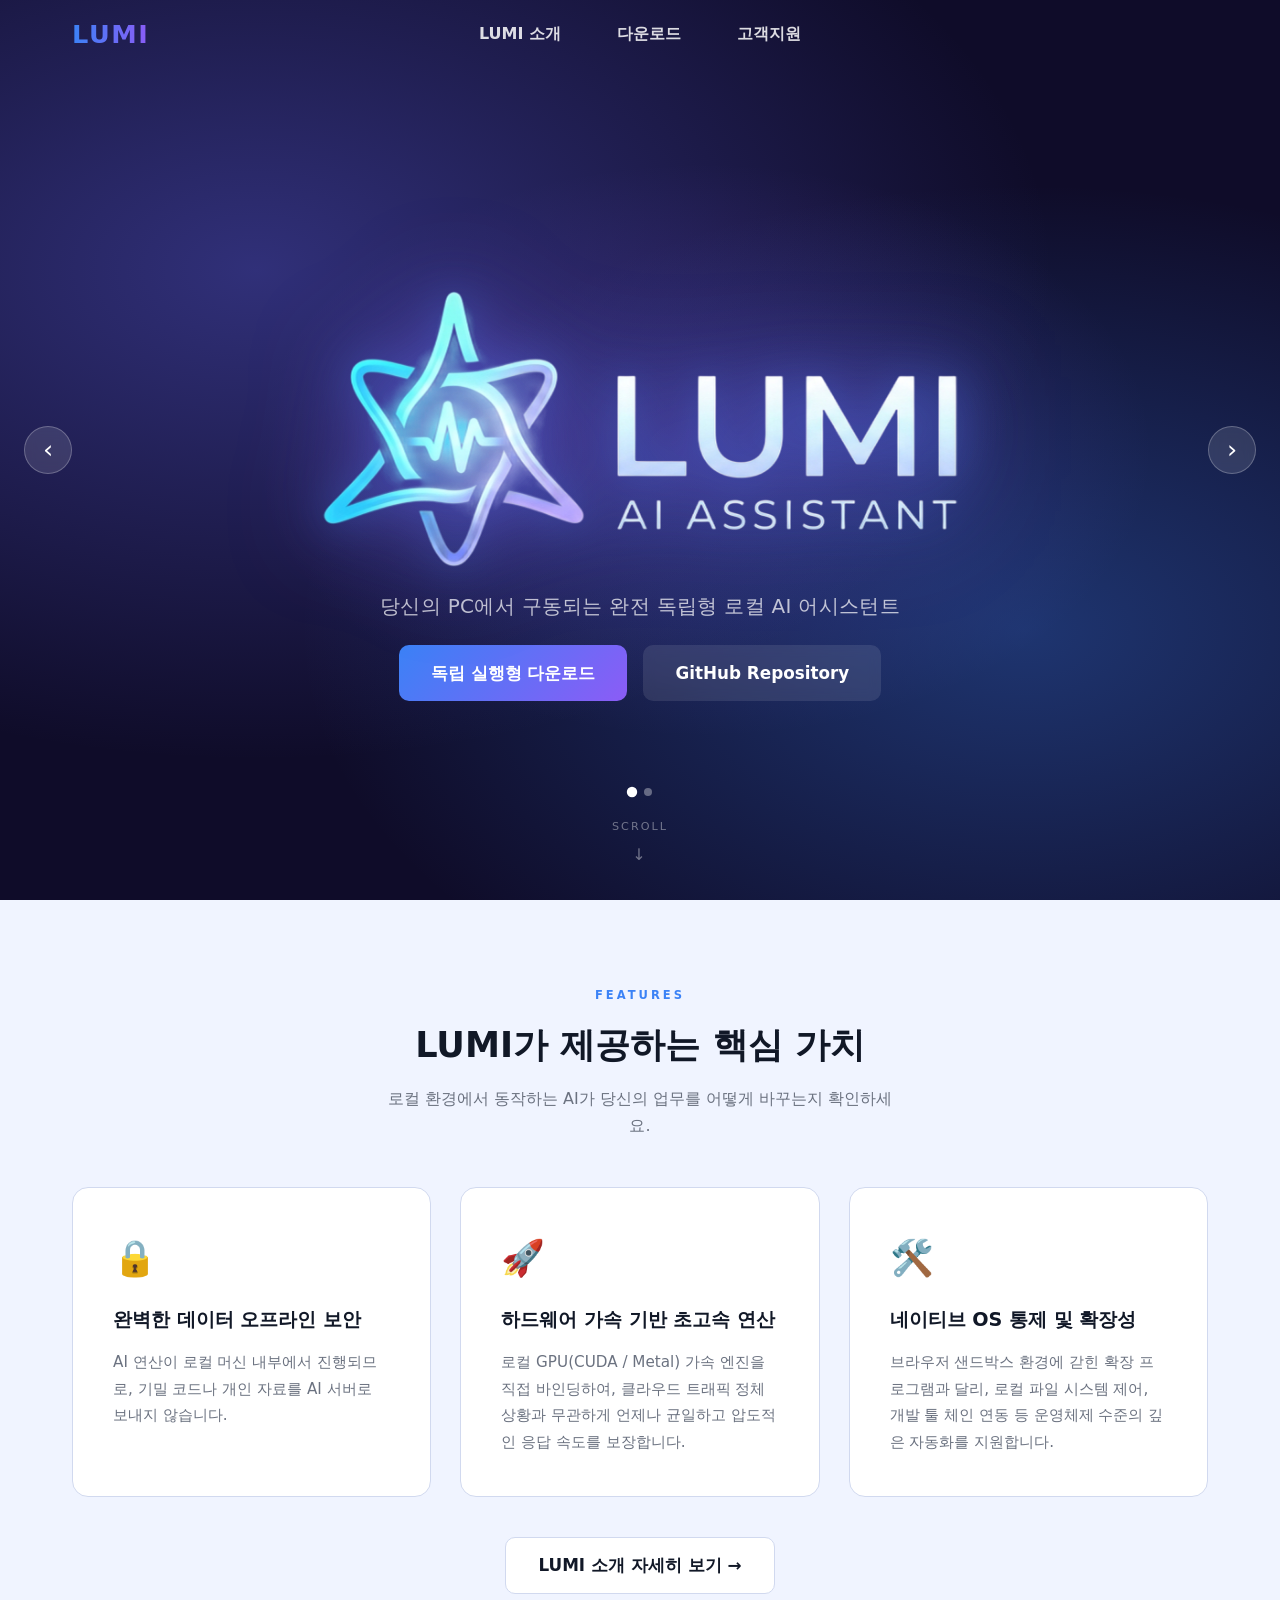
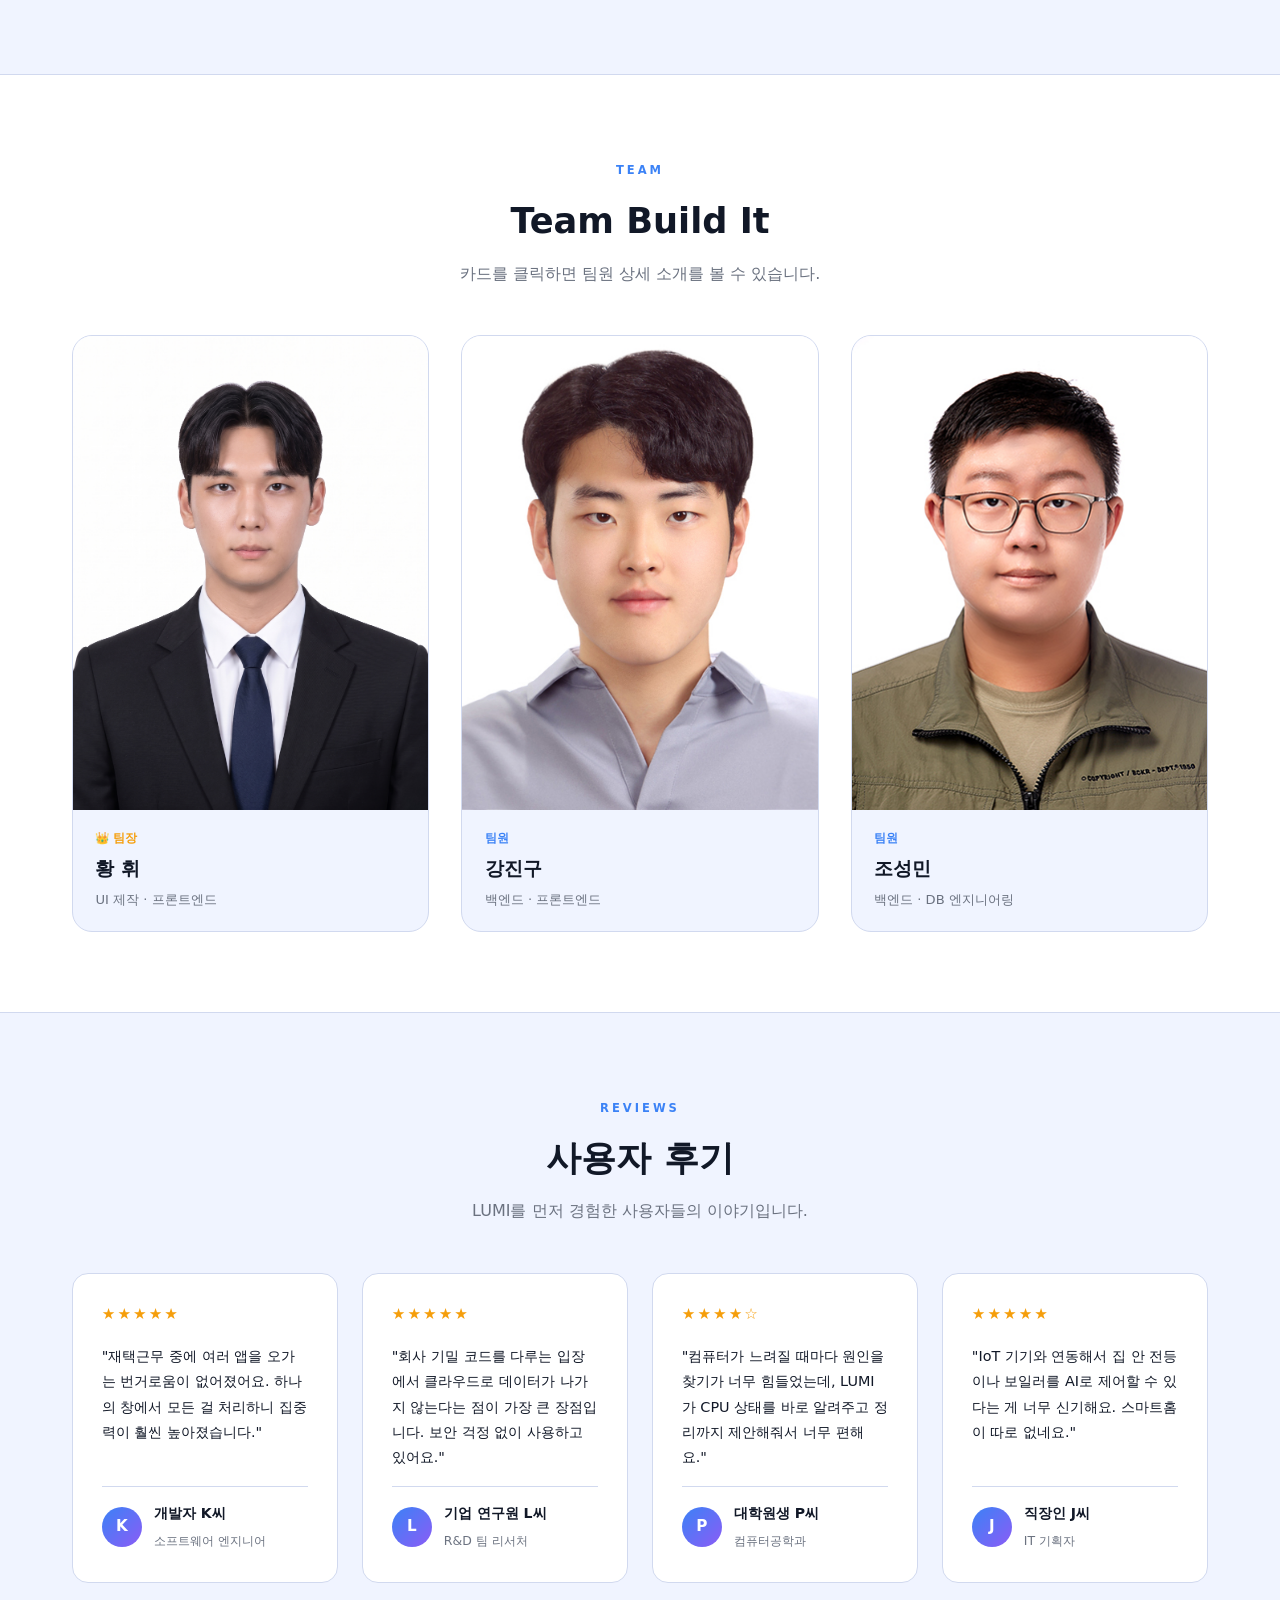
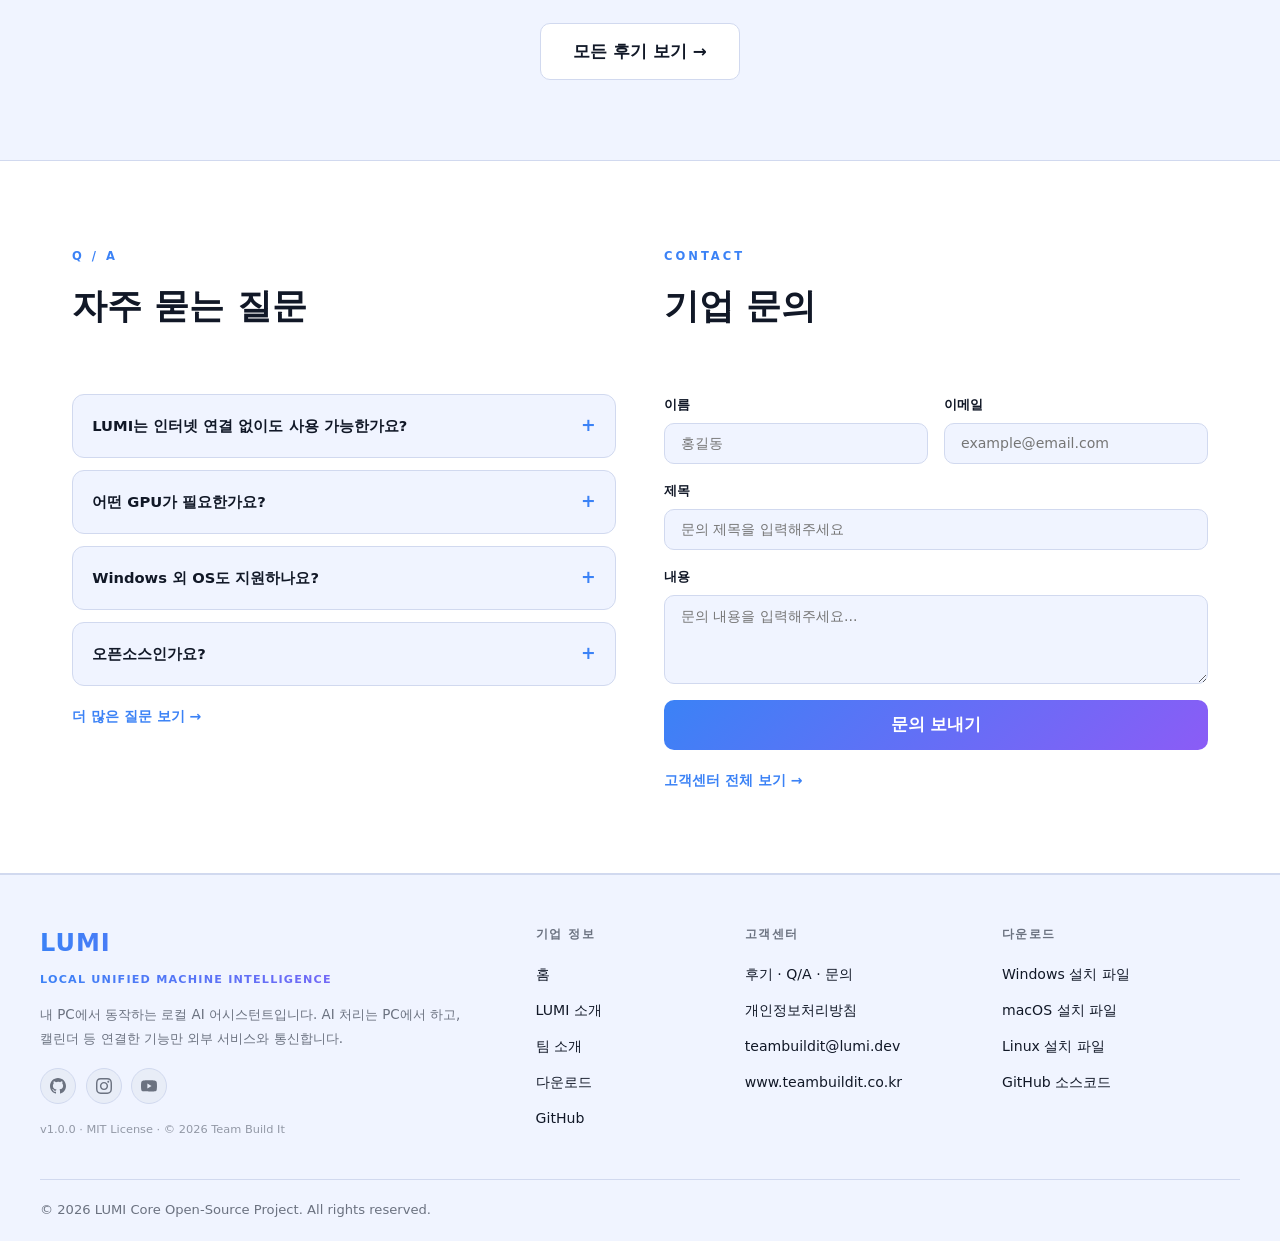
==== commit 4cc456e5: "개인정보처리방침 추가, 로그인 비활성화, 외부 전송 안내 문구 수정 - privacy.html: 구글 OAuth 게시에 필요한 개인정보처리방침 페이지 추가 - 사이트에 로그인이 필" ====
--- a/index.html
+++ b/index.html
@@ -73,7 +73,7 @@
                 <div class="feature-box" data-animate data-delay="1">
                     <div class="feature-icon">🔒</div>
                     <h3>완벽한 데이터 오프라인 보안</h3>
-                    <p>로컬 머신 내부에서 모든 연산이 진행되므로, 기업 기밀 코드나 개인 자산 데이터가 외부 네트워크로 유출될 염려가 전혀 없습니다.</p>
+                    <p>AI 연산이 로컬 머신 내부에서 진행되므로, 기밀 코드나 개인 자료를 AI 서버로 보내지 않습니다.</p>
                 </div>
                 <div class="feature-box" data-animate data-delay="2">
                     <div class="feature-icon">🚀</div>
@@ -235,7 +235,7 @@
                     <div class="qa-list">
                         <details class="qa-item">
                             <summary>LUMI는 인터넷 연결 없이도 사용 가능한가요?</summary>
-                            <p>네. LUMI는 완전한 오프라인 환경에서 동작하도록 설계되었습니다. 모델 최초 다운로드 이후에는 인터넷 연결 없이도 모든 기능을 사용할 수 있습니다.</p>
+                            <p>네. LUMI는 완전한 오프라인 환경에서 동작하도록 설계되었습니다. 모델 최초 다운로드 이후에는 인터넷 연결 없이도 AI 대화를 사용할 수 있습니다. 날씨, 캘린더 연동처럼 외부 서비스를 쓰는 기능은 인터넷이 필요합니다.</p>
                         </details>
                         <details class="qa-item">
                             <summary>어떤 GPU가 필요한가요?</summary>
@@ -293,7 +293,7 @@
             <div class="footer-brand">
                 <div class="footer-logo">LUMI</div>
                 <p class="footer-logo-sub">Local Unified Machine Intelligence</p>
-                <p class="footer-desc">완전 독립형 로컬 AI 어시스턴트입니다. 모든 AI 연산이 당신의 PC에서만 이루어지며, 어떤 데이터도 외부로 전송되지 않습니다.</p>
+                <p class="footer-desc">내 PC에서 동작하는 로컬 AI 어시스턴트입니다. AI 처리는 PC에서 하고, 캘린더 등 연결한 기능만 외부 서비스와 통신합니다.</p>
                 <div class="footer-socials">
                     <a href="#" class="footer-social-btn" aria-label="GitHub">
                         <svg viewBox="0 0 24 24" fill="currentColor"><path d="M12 0C5.374 0 0 5.373 0 12c0 5.302 3.438 9.8 8.207 11.387.599.111.793-.261.793-.577v-2.234c-3.338.726-4.033-1.416-4.033-1.416-.546-1.387-1.333-1.756-1.333-1.756-1.089-.745.083-.729.083-.729 1.205.084 1.839 1.237 1.839 1.237 1.07 1.834 2.807 1.304 3.492.997.107-.775.418-1.305.762-1.604-2.665-.305-5.467-1.334-5.467-5.931 0-1.311.469-2.381 1.236-3.221-.124-.303-.535-1.524.117-3.176 0 0 1.008-.322 3.301 1.23A11.509 11.509 0 0112 5.803c1.02.005 2.047.138 3.006.404 2.291-1.552 3.297-1.23 3.297-1.23.653 1.653.242 2.874.118 3.176.77.84 1.235 1.911 1.235 3.221 0 4.609-2.807 5.624-5.479 5.921.43.372.823 1.102.823 2.222v3.293c0 .319.192.694.801.576C20.566 21.797 24 17.3 24 12c0-6.627-5.373-12-12-12z"/></svg>
@@ -321,7 +321,7 @@
                 <h4>고객센터</h4>
                 <ul>
                     <li><a href="support.html">후기 · Q/A · 문의</a></li>
-                    <li><a href="auth.html">로그인 / 회원가입</a></li>
+                    <li><a href="privacy.html">개인정보처리방침</a></li>
                     <li><span>teambuildit@lumi.dev</span></li>
                     <li><span>www.teambuildit.co.kr</span></li>
                 </ul>
